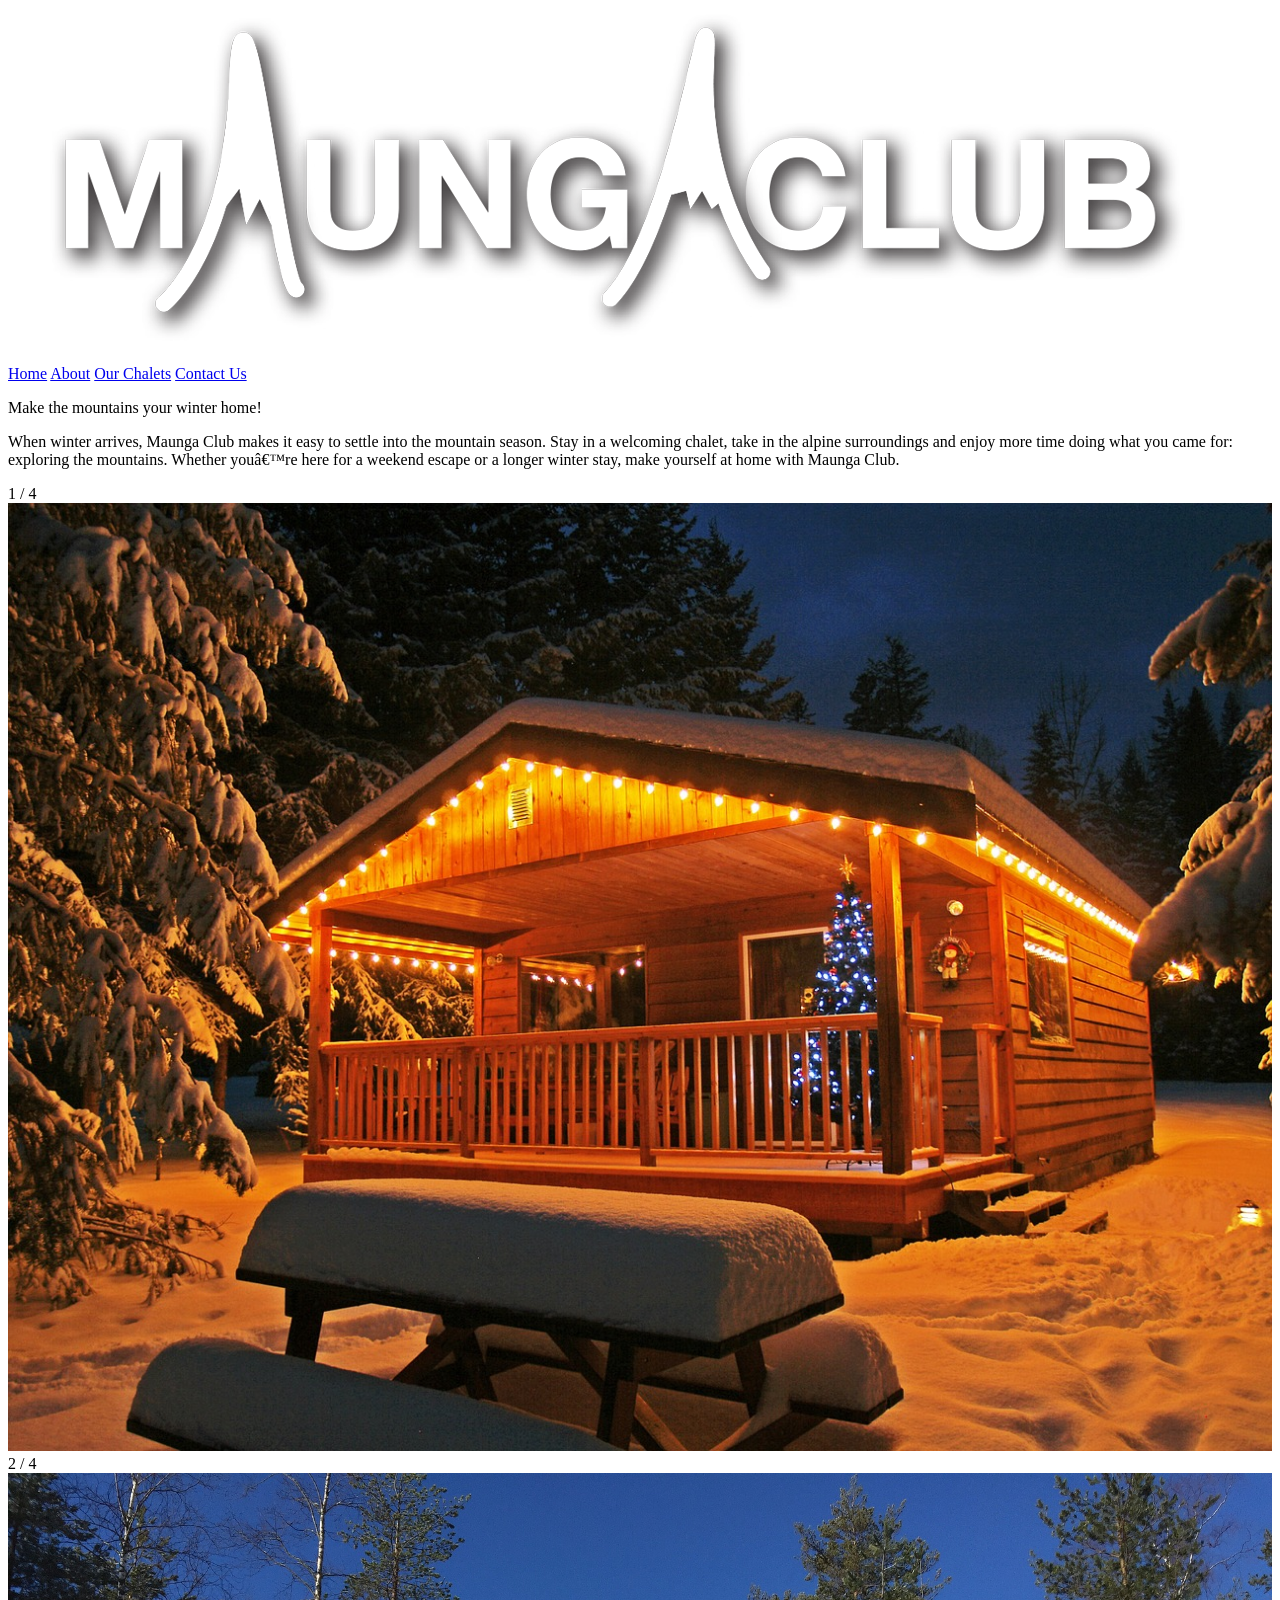
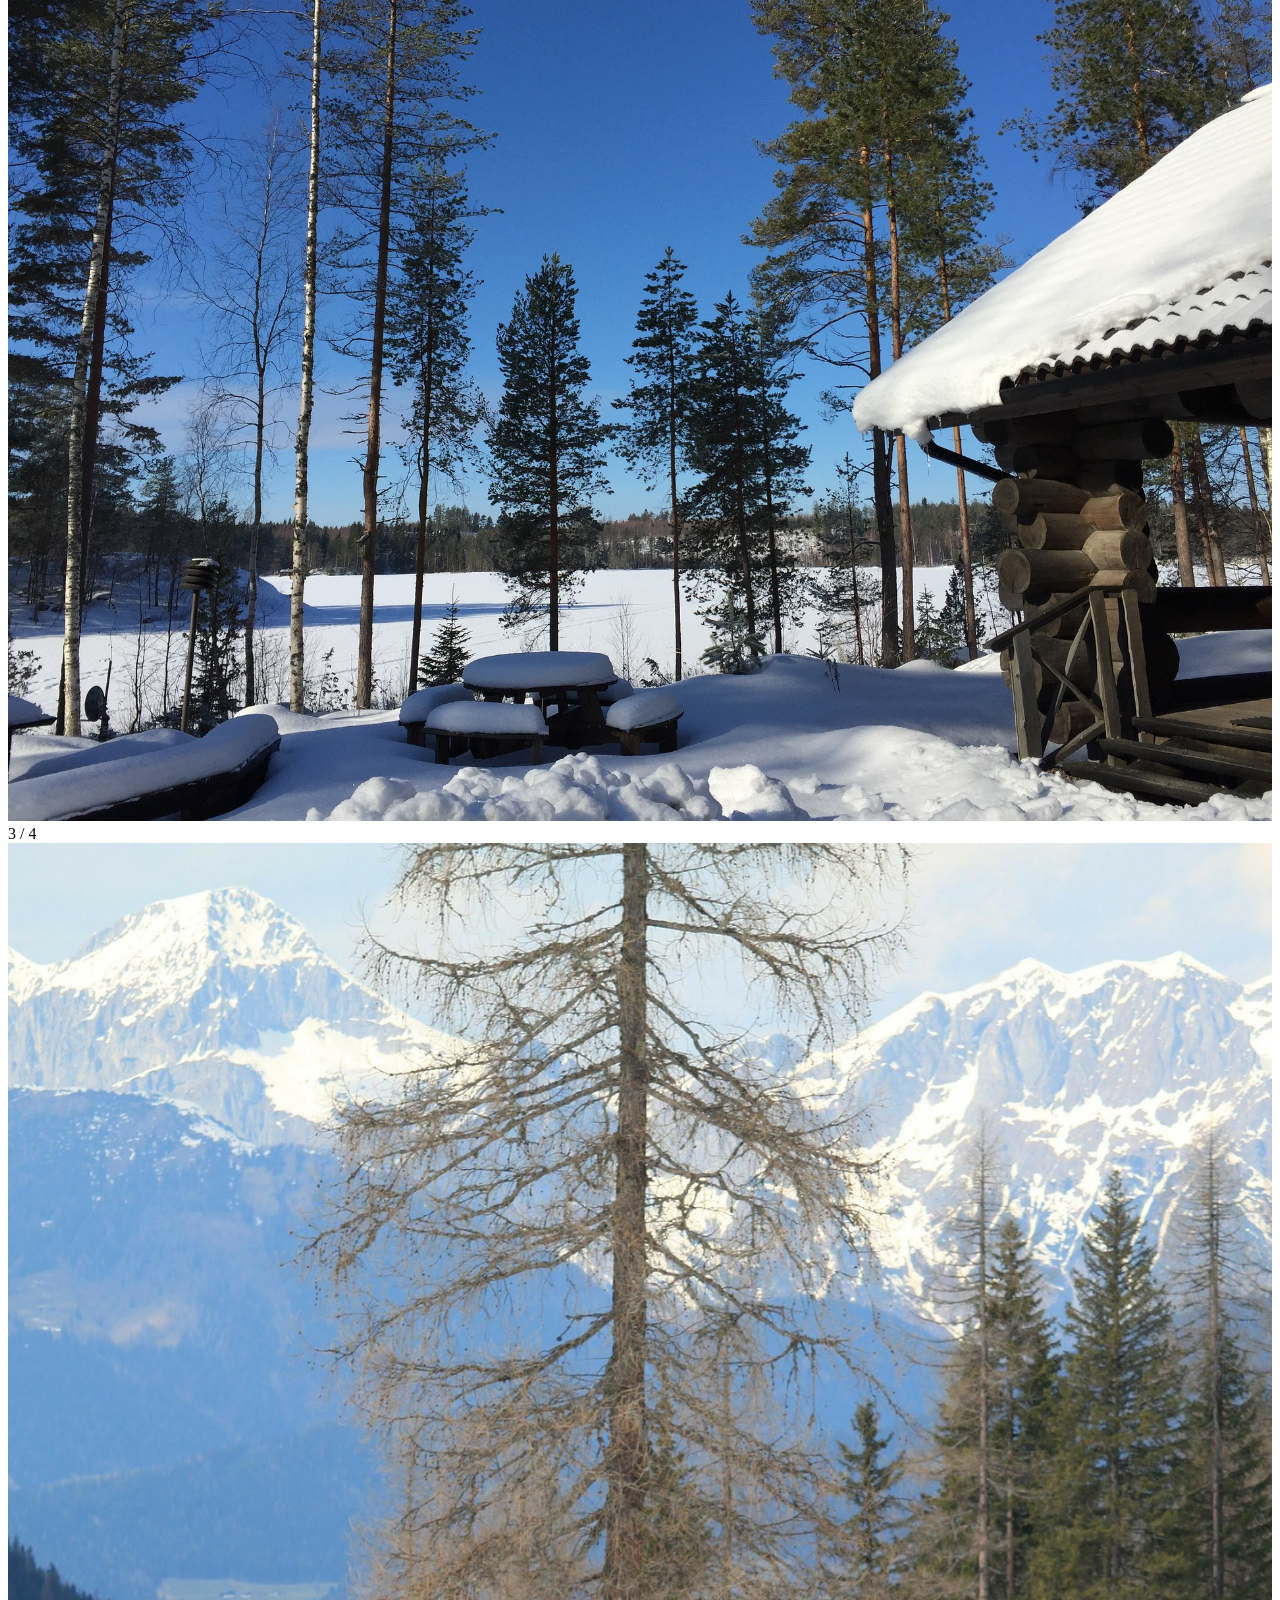
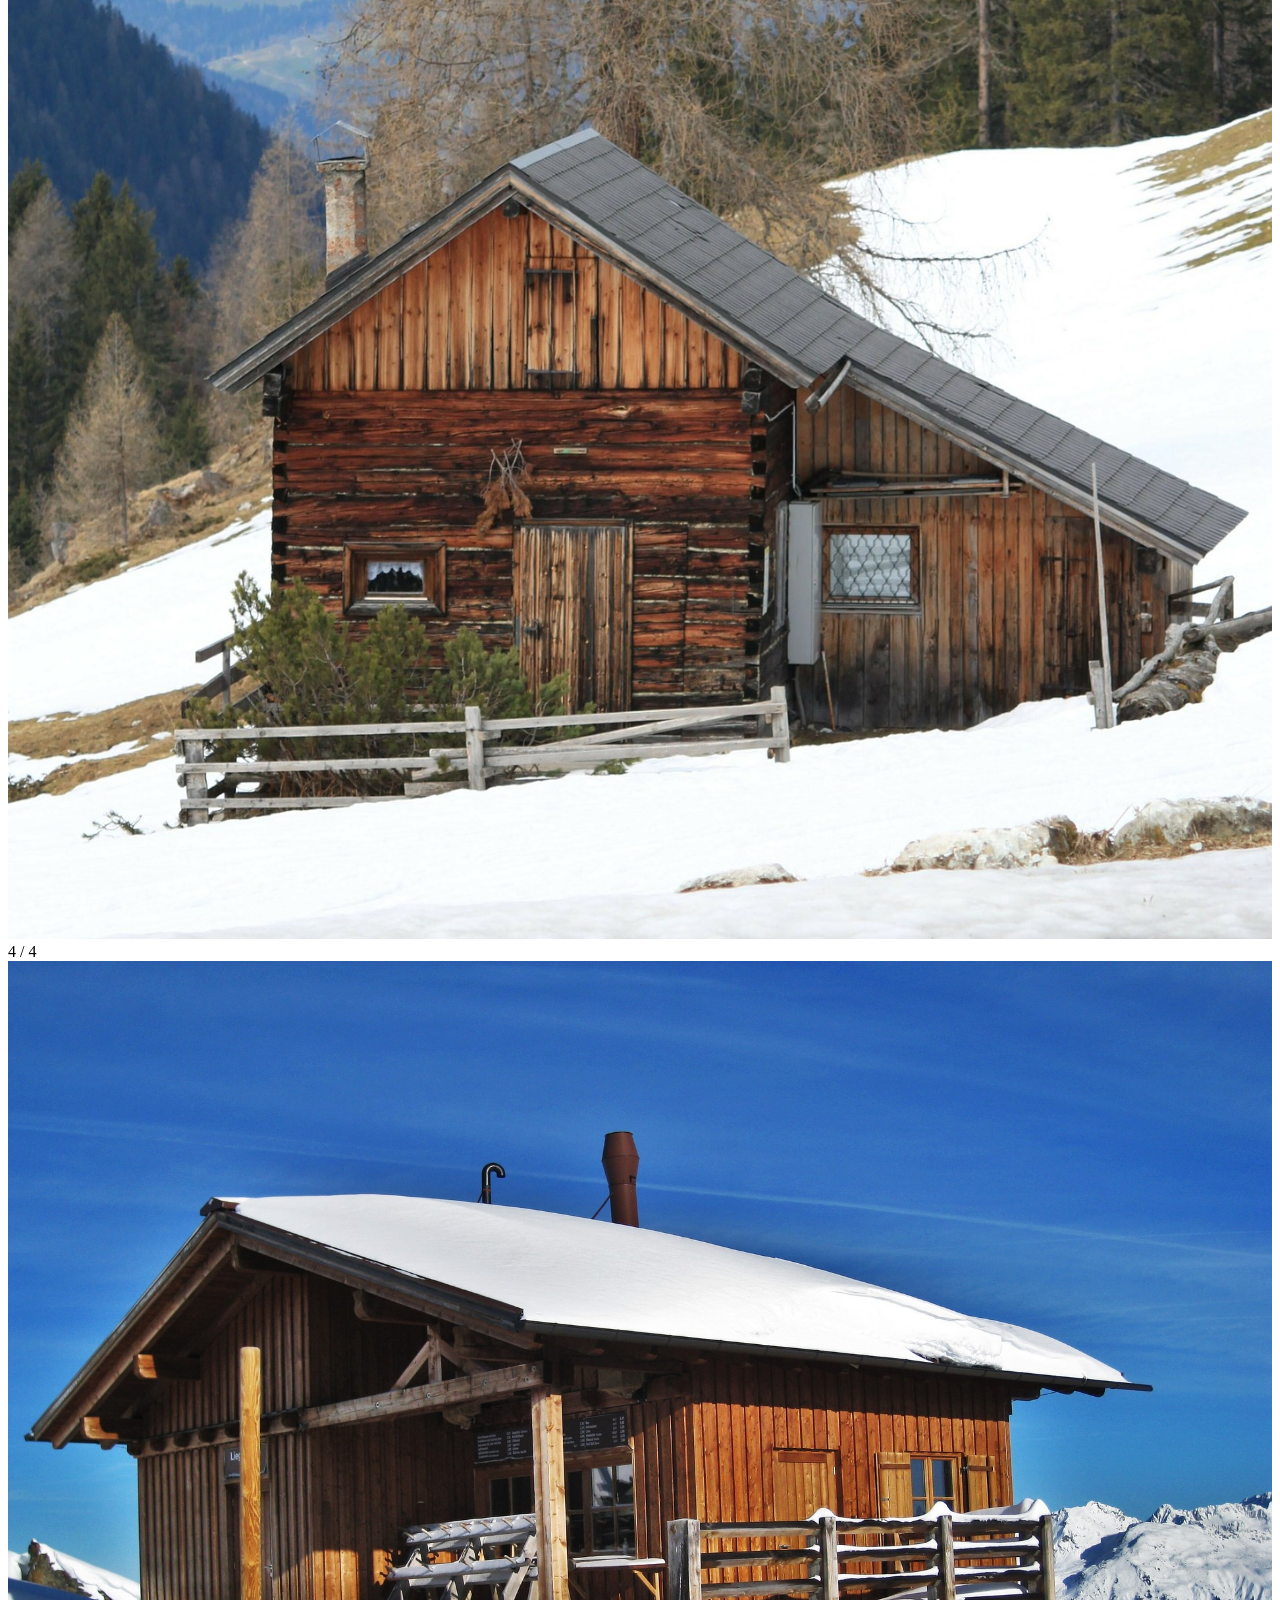
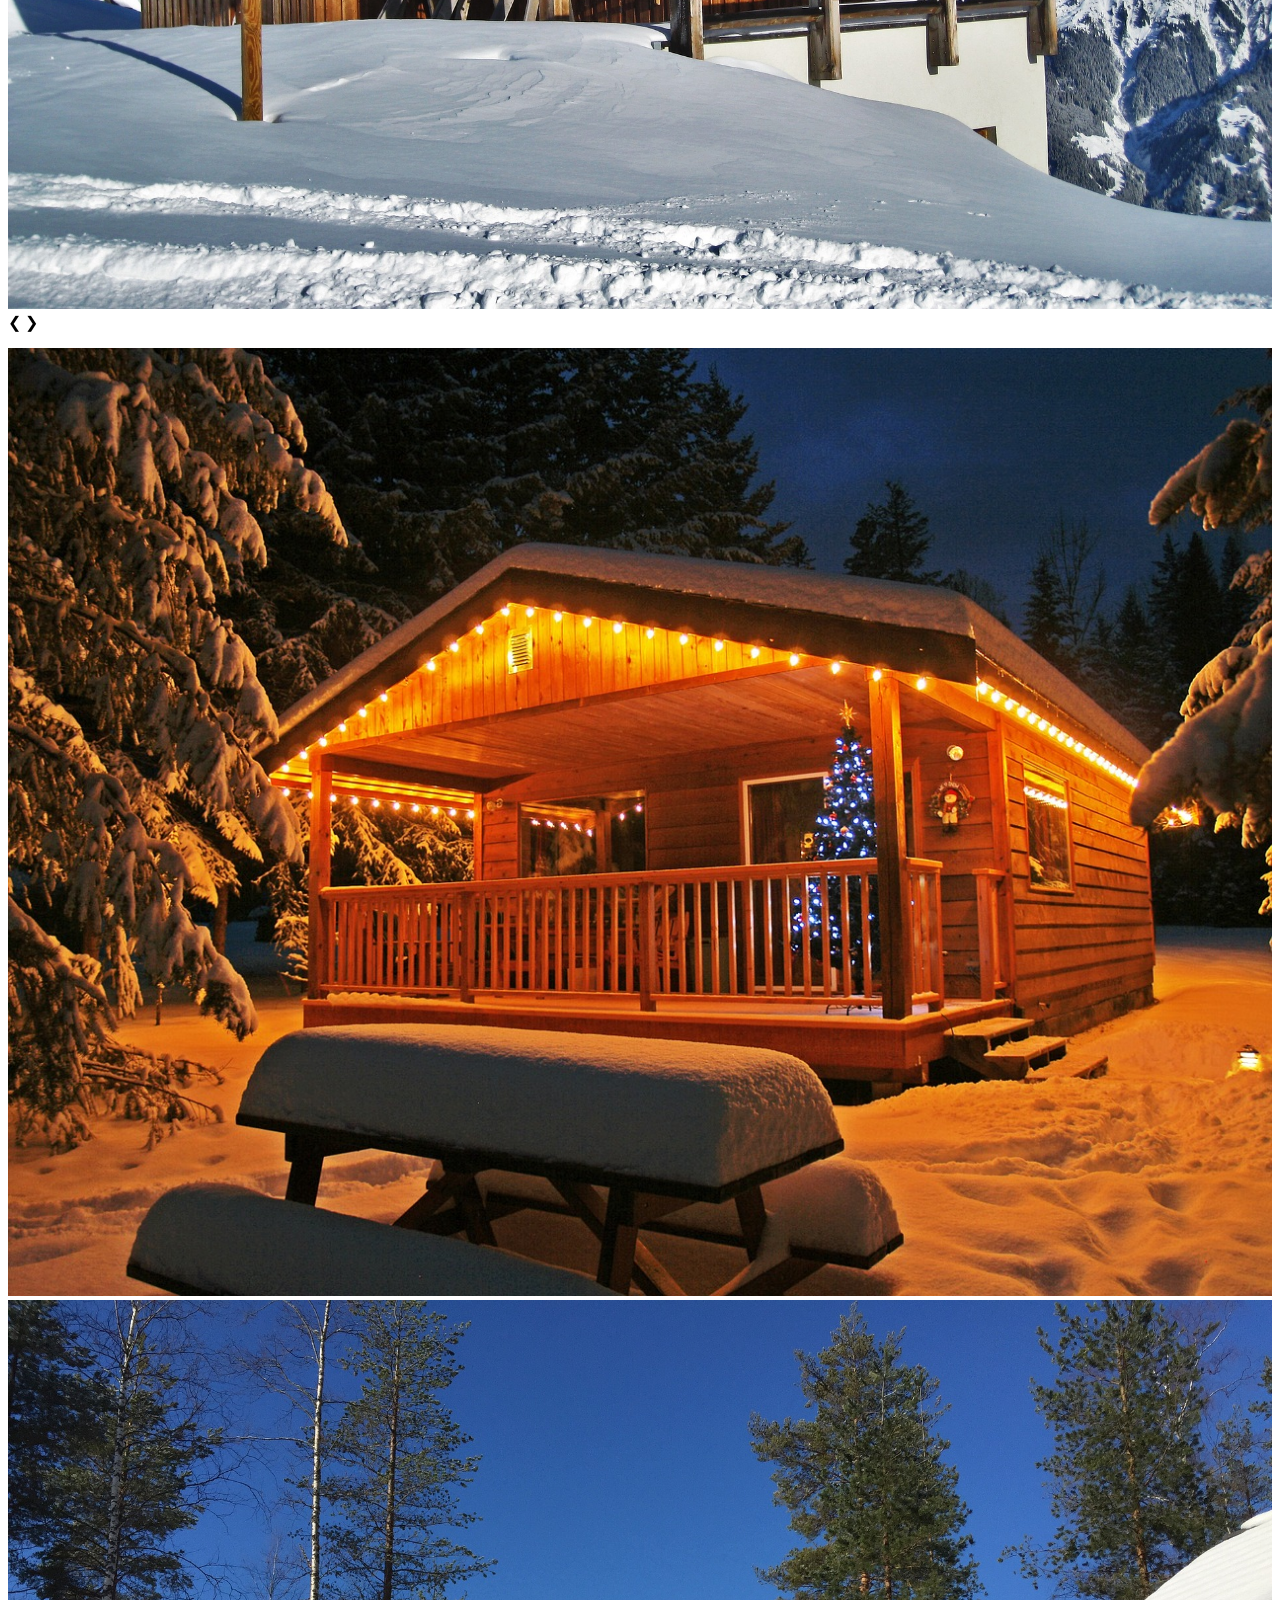
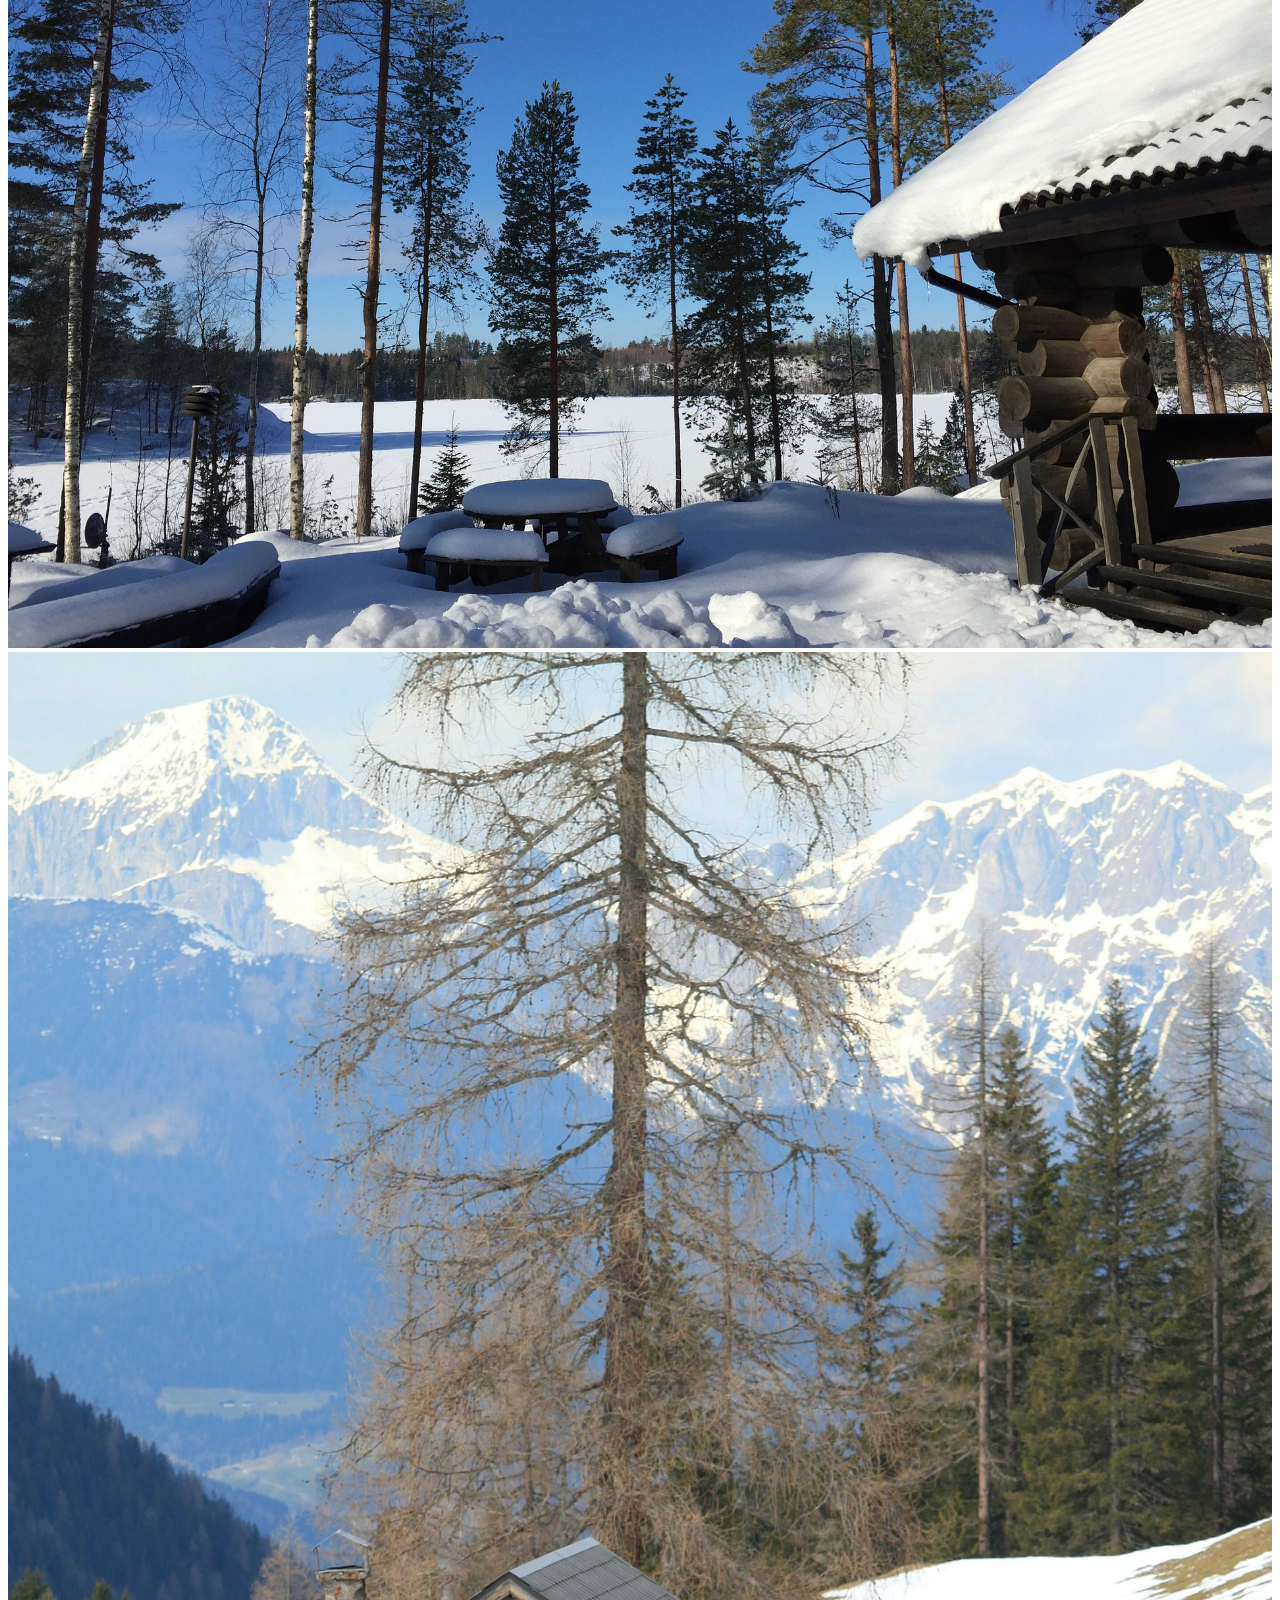
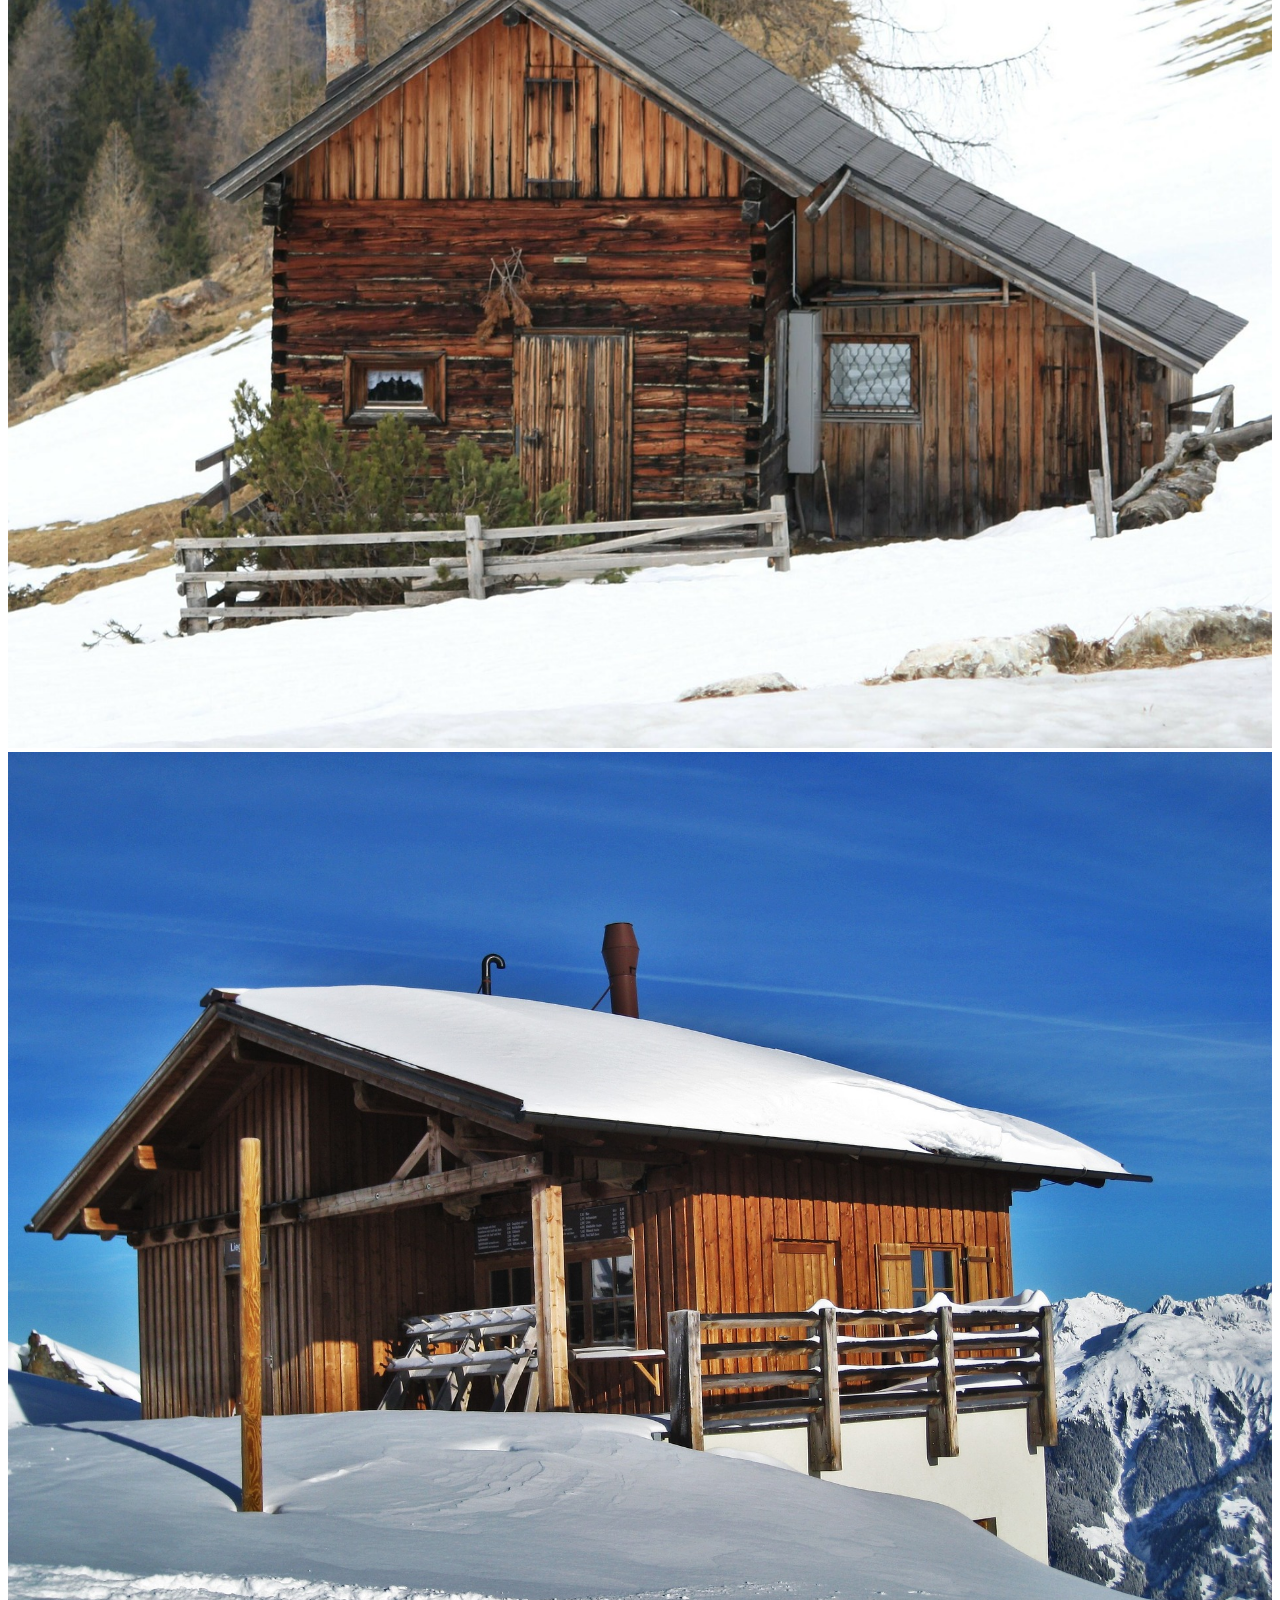
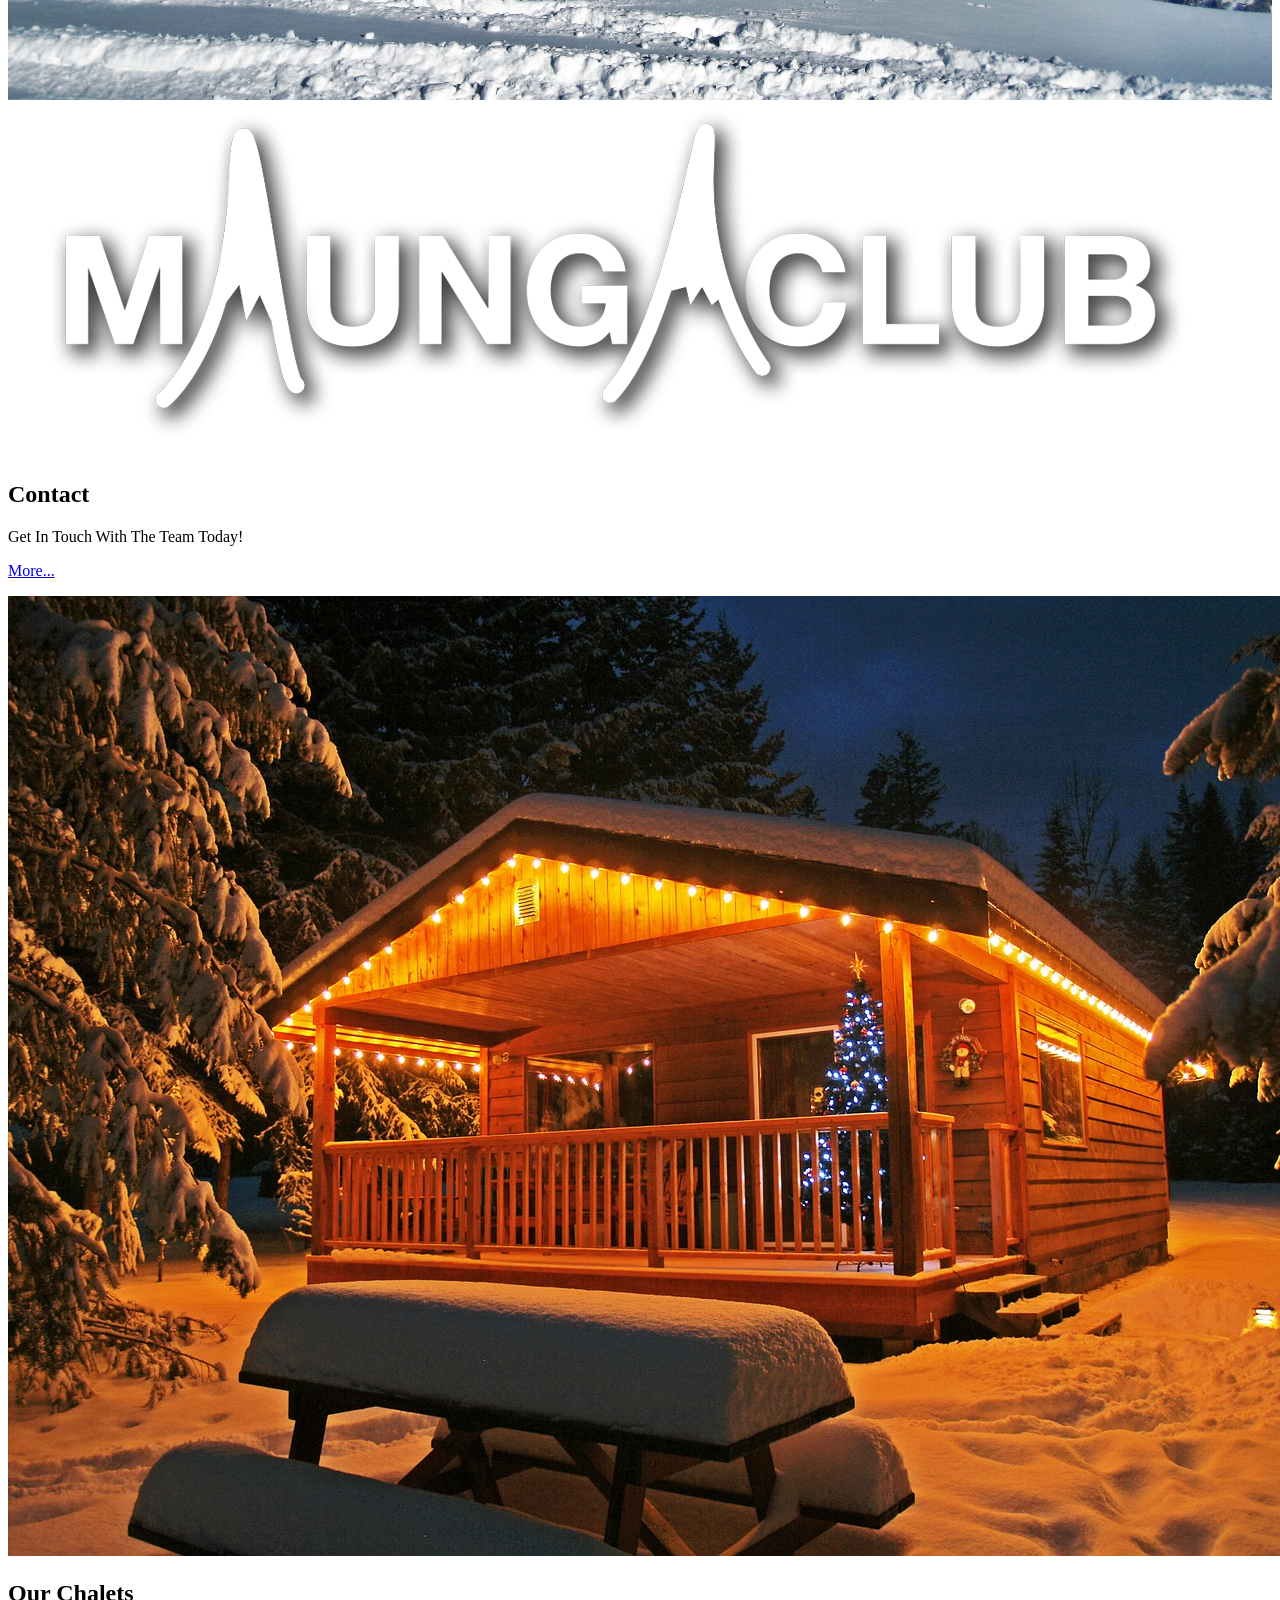
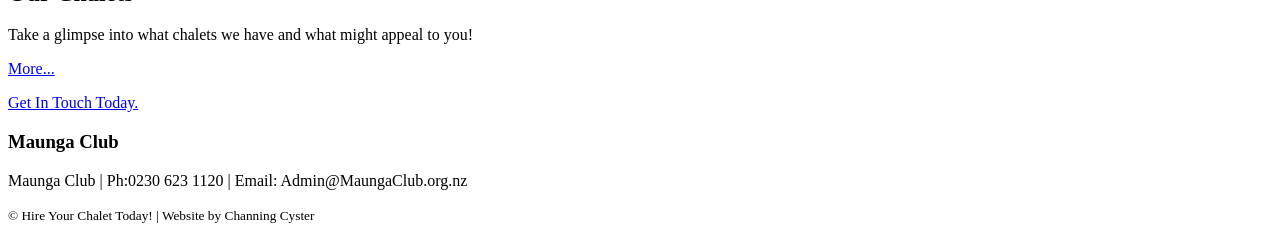
==== index.html @ 5e00ffed "Fix Slideshow" ====
<!doctype html>
<!--This is the home page for your website-->
<html lang="en">
    <head>
        <title>Maunga Club</title>
        <link rel="stylesheet" href="CSS/main.css">
        <meta charset="UTF-18">
    </head>
    <body>
        <header>
            <img src="pics/Maunga_Club_white.png" alt="Maunga_Club_logo">
            <Nav>
                <a href="Index.html">Home</a>
                <a href="About.html">About</a>  
                <a href="Chalets.html">Our Chalets</a>
                <a href="Contact.html">Contact Us</a>
            </Nav>
        </header>
        <main>
            <div id="hero_image">
            </div>
            <!--Text generated by ChatGPT-->
            <p>Make the mountains your winter home!</p>
            <!--Text generated by ChatGPT-->
            <p>When winter arrives, Maunga Club makes it easy to settle into the mountain season. Stay in a welcoming chalet, take in the alpine surroundings and enjoy more time doing what you came for: exploring the mountains. Whether you’re here for a weekend escape or a longer winter stay, make yourself at home with Maunga Club.</p>
           
            <!-- Slideshow TS-->
           <div class="container">
            <!-- Images with the numbers -->
            <div class="mySlides">
                <div class="numbertext">1 / 4</div>
                <img src="pics/maunga_club_cabin.jpg" style="width:100%">
            </div>
            <div class="mySlides">
                <div class="numbertext">2 / 4</div>
                <img src="pics/kereru/cabin_exterior.jpg" style="width:100%">
            </div>
            <div class="mySlides">
                <div class="numbertext">3 / 4</div>
                <img src="pics/kakapo/cabin_exterior.jpg" style="width:100%">
            </div>

            <div class="mySlides">
                <div class="numbertext">4 / 4</div>
                <img src="pics/pukeko/chalet_exterior.jpg" style="width:100%">
            </div>
            
            <!-- Next and previous Buttons -->
            <a class="prev"
            oneclick="plusSlides(-1)">&#10094;</a>
            <a class"next" onclick=""plusSlides(1)">&#10095;</a>

            <!-- Image text -->
             <div class="caption-container">
                <p id="caption"></p>
            </div>
            <!-- Thumbnail images -->
            <div class="row">
                <div class="column">
                    <img class="demo cursor" src="pics/maunga_club_cabin.jpg" style="width:100%" onclick="currentSlide(1)" alt="Maunga_Club_Cabin">
                </div>
                <div class="column">
                    <img class="demo cursor" src="pics/kereru/cabin_exterior.jpg" style="width:100%" onclick="currentSlide(2)" alt="Kereru_Cabin_Exterior">
                </div>
                <div class="column">
                    <img class="demo cursor" src="pics/kakapo/cabin_exterior.jpg" style="width:100%" onclick="currentSlide(3)" alt="Kakapo_Cabin_Exterior">
                </div>
                <div class="column">
                    <img class="demo cursor" src="pics/pukeko/chalet_exterior.jpg" style="width:100%" onclick="currentSlide(4)" alt="Pukeko_Chalet_Exterior">
                </div>
            </div>
        </div>



            <section class="leads">
                <img class="icon" src="pics/Maunga_Club_white.png" alt="Maunga_Club_logo">
                <h2 class="h2">Contact</h2>
                <p>Get In Touch With The Team Today!</p>
                <p><a href="Contact.html">More...</a></p>
            </section>
            <section class="leads">
                <img class="icon" src="pics/maunga_club_cabin.jpg" alt="Maunga_Club_Chalet_Cover">
                <span><h2 class="h2">Our Chalets</h2></span>
                <p>Take a glimpse into what chalets we have and what might appeal to you!</p>
                <p><a href="Chalets.html">More...</a></p>
            </section>



            <nav>
               
            <p id="link">
                <a href="Contact.html">Get In Touch Today.</a>
            </p>
               
            </nav>
        </main>
        <footer>
            <section  class="rule_below">
            <h3>Maunga Club</h3>
            <p>Maunga Club | Ph:0230 623 1120 | Email: Admin@MaungaClub.org.nz</p>
            </section>
            <p><small>&copy; Hire Your Chalet Today! | Website by Channing Cyster</small></p>
        </footer>
    </body>
</html>
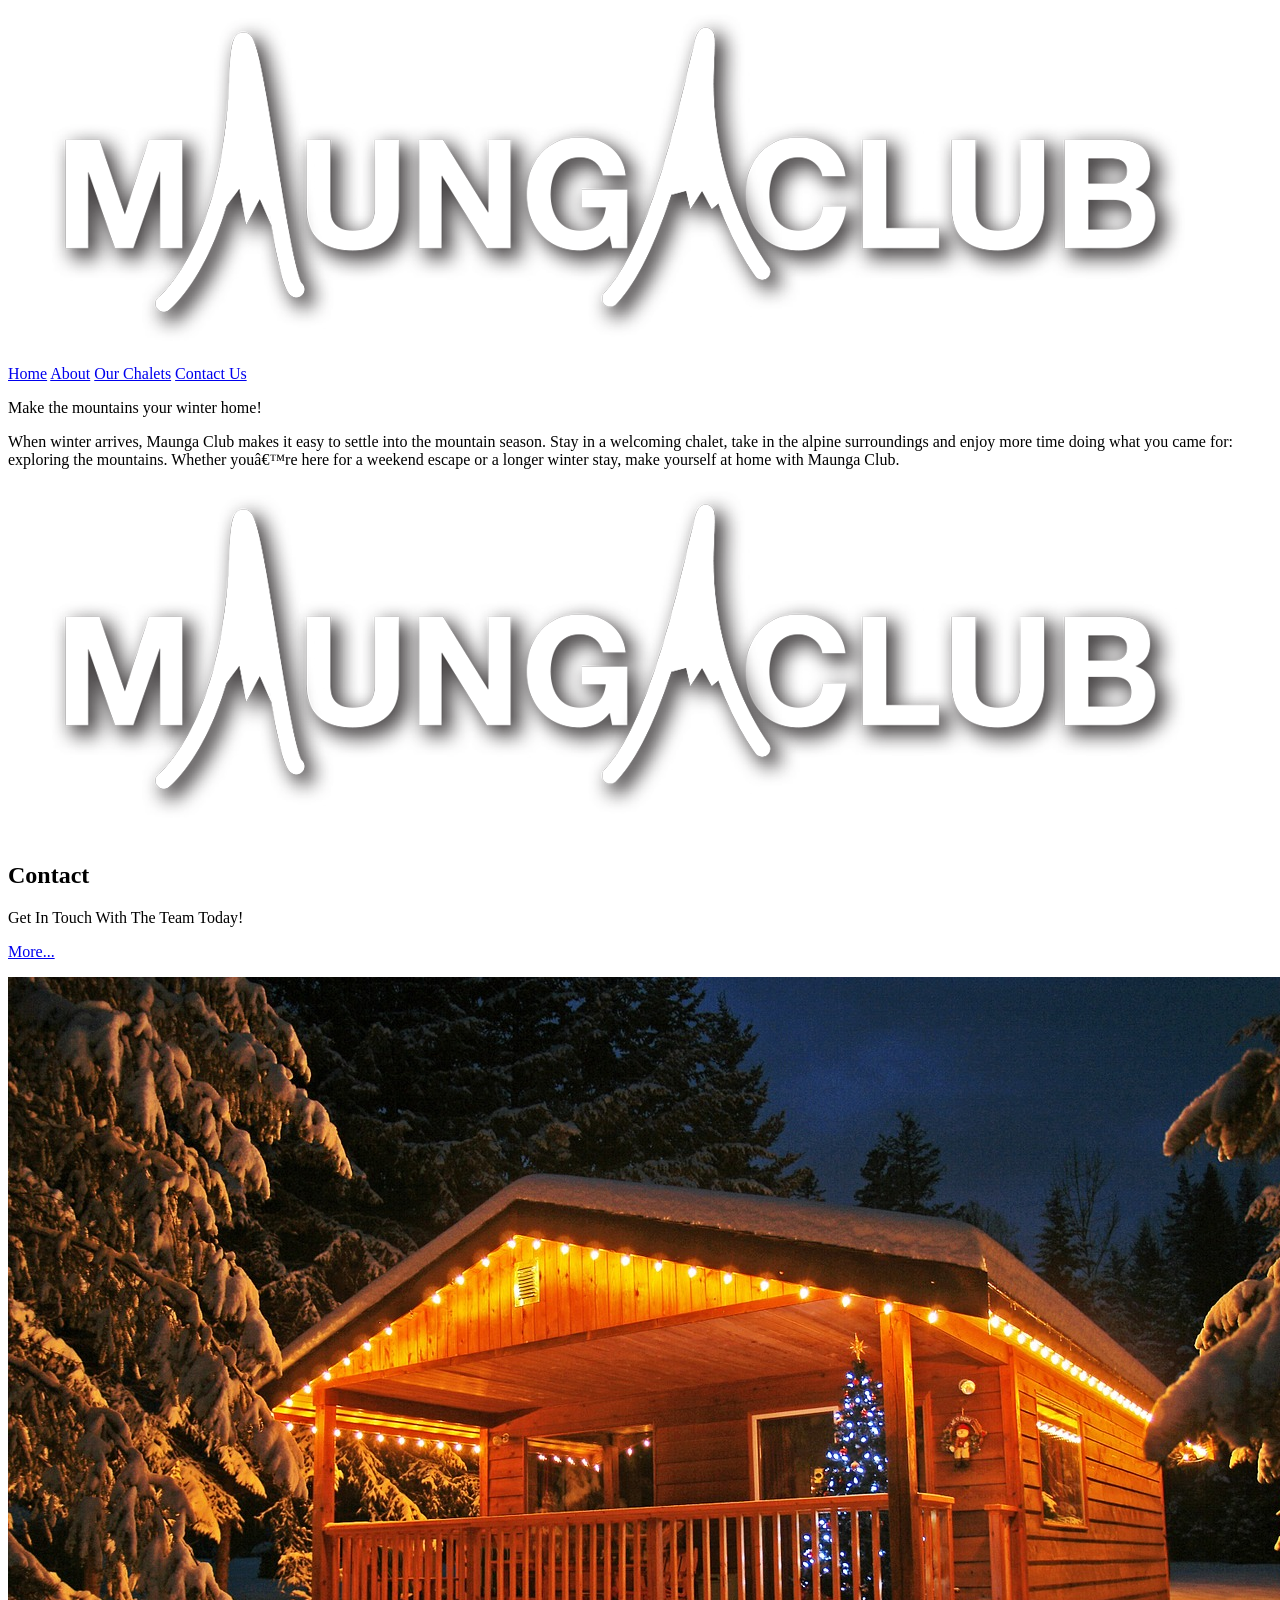
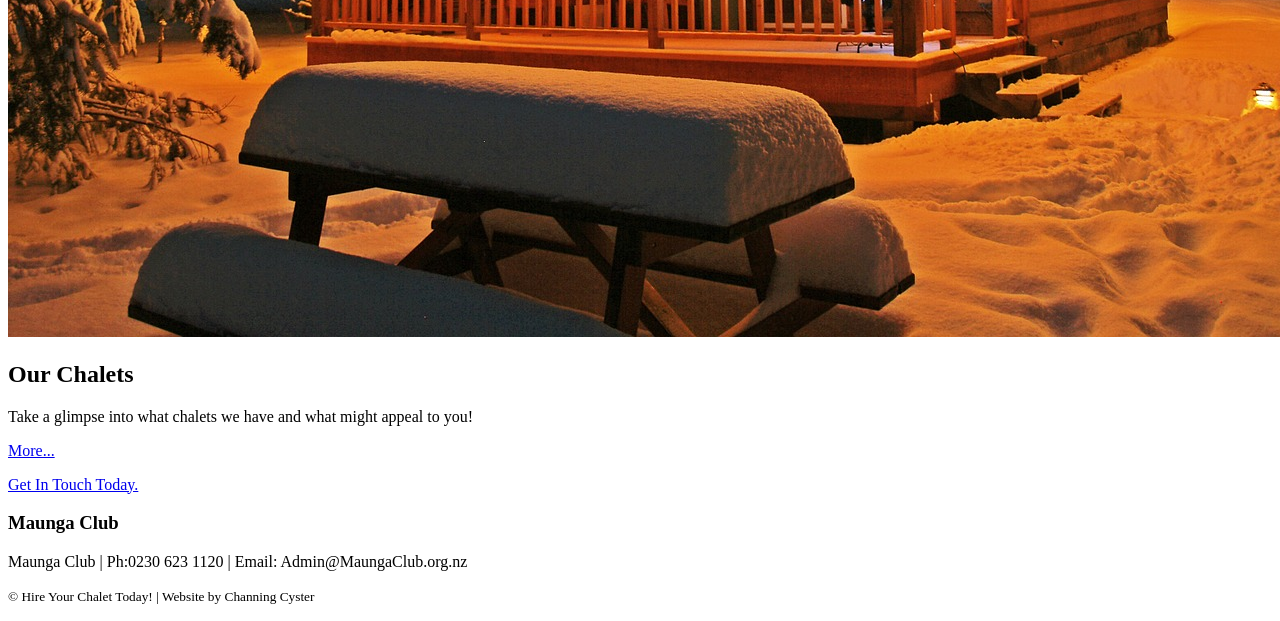
==== commit f2f3c584: "Gave up on slideshow" ====
--- a/index.html
+++ b/index.html
@@ -19,59 +19,12 @@
         <main>
             <div id="hero_image">
             </div>
+           
             <!--Text generated by ChatGPT-->
             <p>Make the mountains your winter home!</p>
             <!--Text generated by ChatGPT-->
             <p>When winter arrives, Maunga Club makes it easy to settle into the mountain season. Stay in a welcoming chalet, take in the alpine surroundings and enjoy more time doing what you came for: exploring the mountains. Whether you’re here for a weekend escape or a longer winter stay, make yourself at home with Maunga Club.</p>
-           
-            <!-- Slideshow TS-->
-           <div class="container">
-            <!-- Images with the numbers -->
-            <div class="mySlides">
-                <div class="numbertext">1 / 4</div>
-                <img src="pics/maunga_club_cabin.jpg" style="width:100%">
-            </div>
-            <div class="mySlides">
-                <div class="numbertext">2 / 4</div>
-                <img src="pics/kereru/cabin_exterior.jpg" style="width:100%">
-            </div>
-            <div class="mySlides">
-                <div class="numbertext">3 / 4</div>
-                <img src="pics/kakapo/cabin_exterior.jpg" style="width:100%">
-            </div>
-
-            <div class="mySlides">
-                <div class="numbertext">4 / 4</div>
-                <img src="pics/pukeko/chalet_exterior.jpg" style="width:100%">
-            </div>
             
-            <!-- Next and previous Buttons -->
-            <a class="prev"
-            oneclick="plusSlides(-1)">&#10094;</a>
-            <a class"next" onclick=""plusSlides(1)">&#10095;</a>
-
-            <!-- Image text -->
-             <div class="caption-container">
-                <p id="caption"></p>
-            </div>
-            <!-- Thumbnail images -->
-            <div class="row">
-                <div class="column">
-                    <img class="demo cursor" src="pics/maunga_club_cabin.jpg" style="width:100%" onclick="currentSlide(1)" alt="Maunga_Club_Cabin">
-                </div>
-                <div class="column">
-                    <img class="demo cursor" src="pics/kereru/cabin_exterior.jpg" style="width:100%" onclick="currentSlide(2)" alt="Kereru_Cabin_Exterior">
-                </div>
-                <div class="column">
-                    <img class="demo cursor" src="pics/kakapo/cabin_exterior.jpg" style="width:100%" onclick="currentSlide(3)" alt="Kakapo_Cabin_Exterior">
-                </div>
-                <div class="column">
-                    <img class="demo cursor" src="pics/pukeko/chalet_exterior.jpg" style="width:100%" onclick="currentSlide(4)" alt="Pukeko_Chalet_Exterior">
-                </div>
-            </div>
-        </div>
-
-
 
             <section class="leads">
                 <img class="icon" src="pics/Maunga_Club_white.png" alt="Maunga_Club_logo">
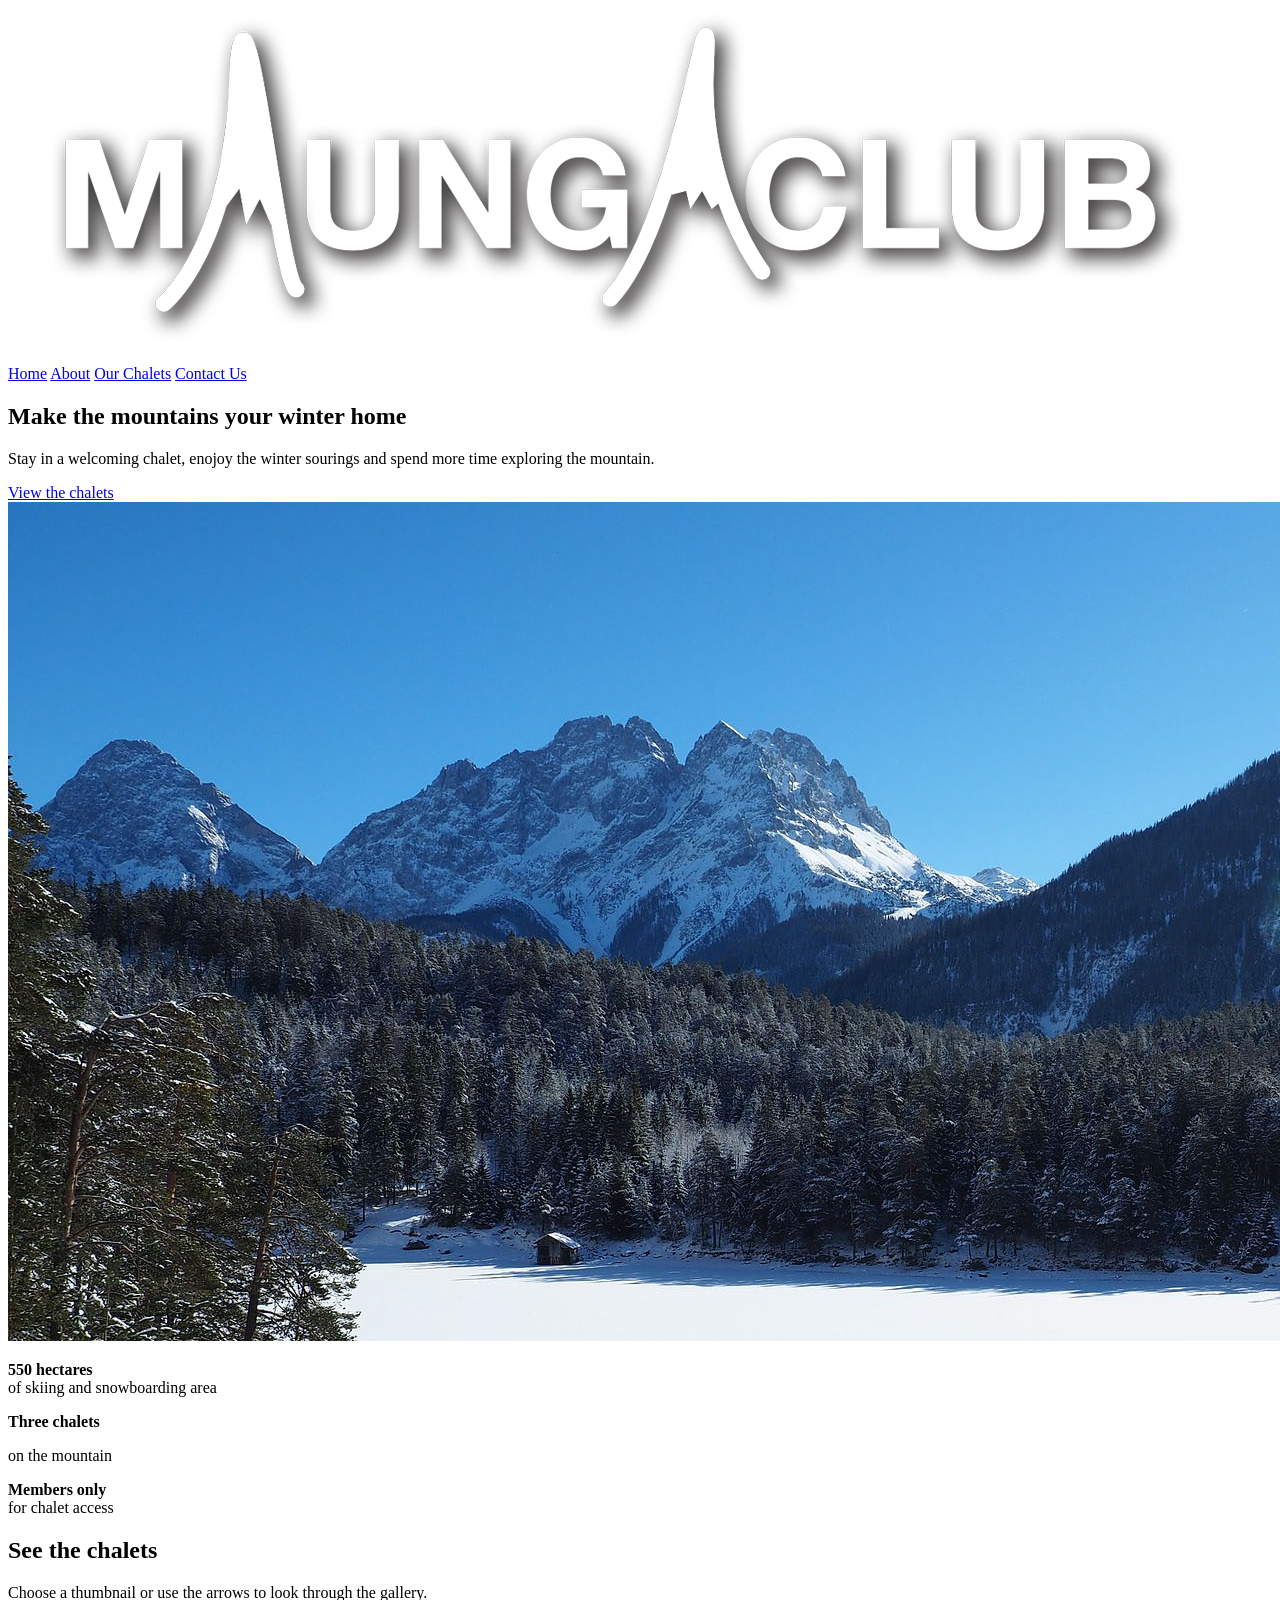
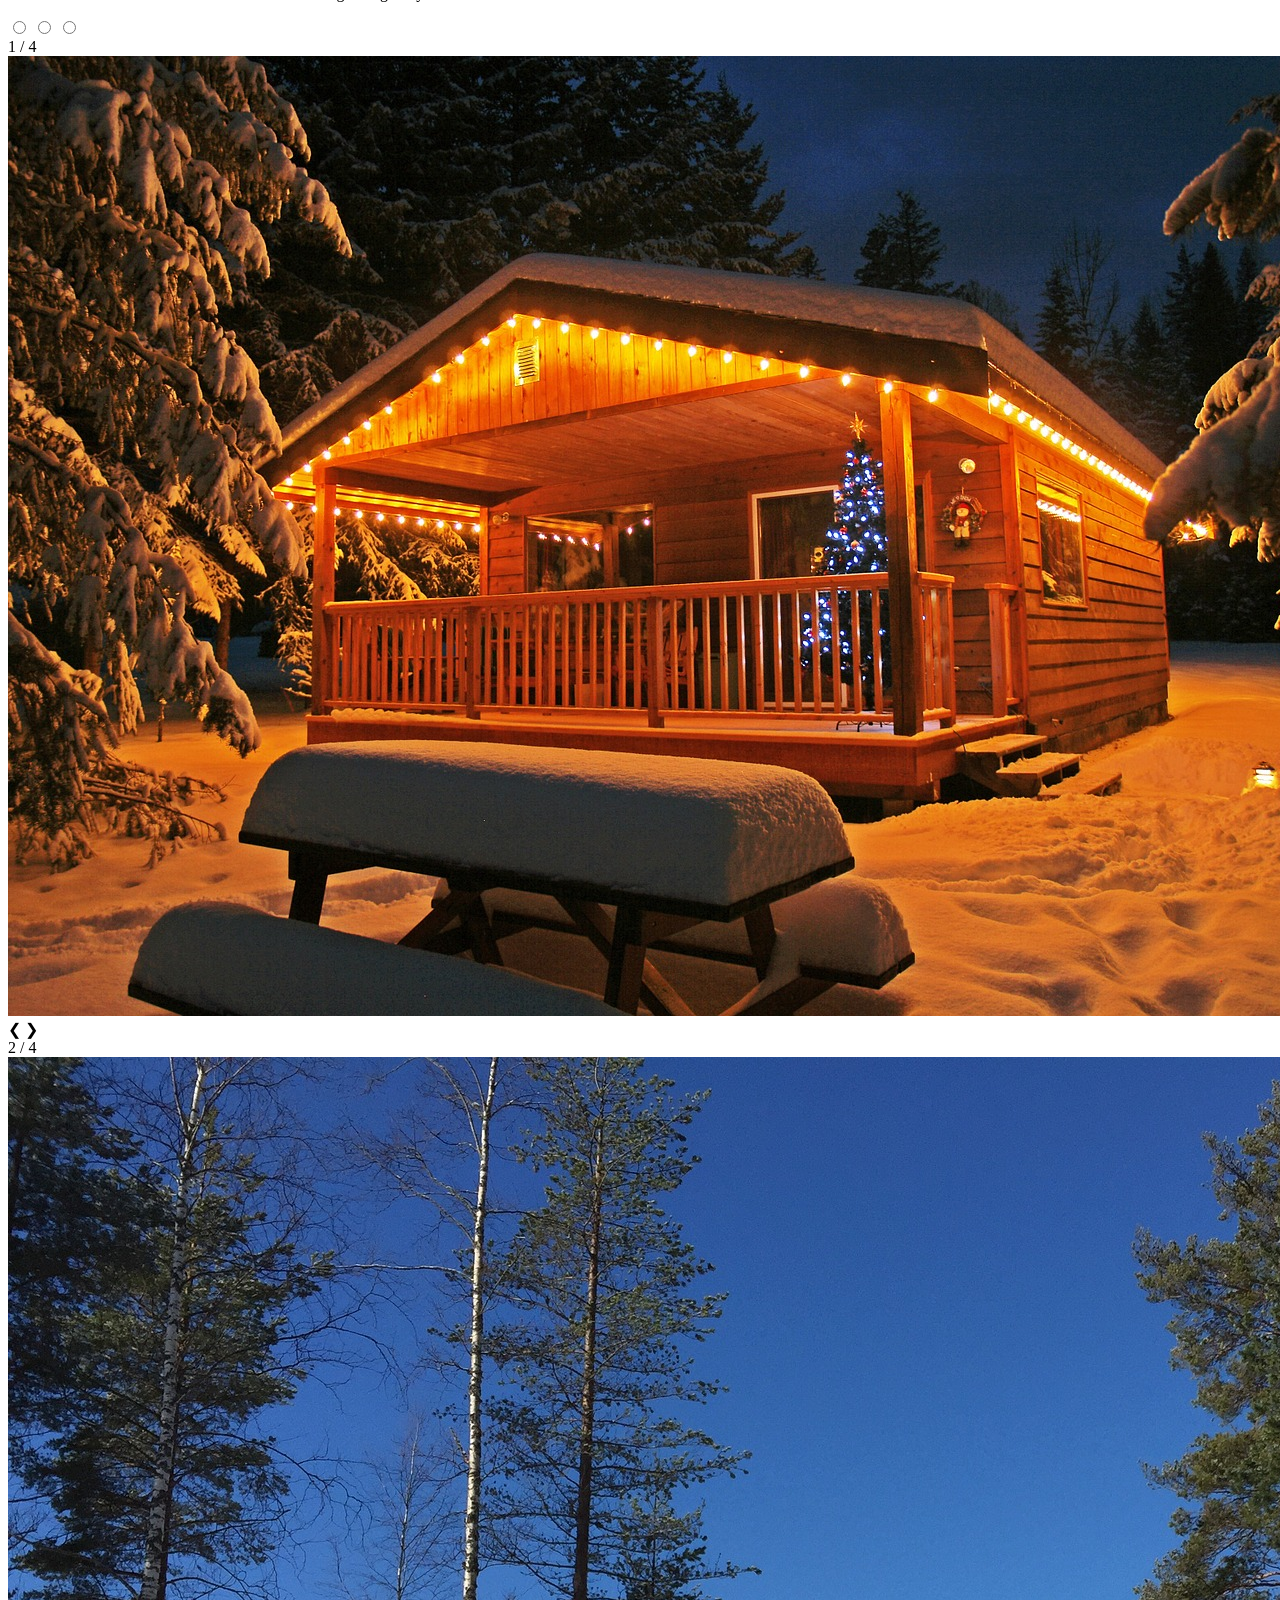
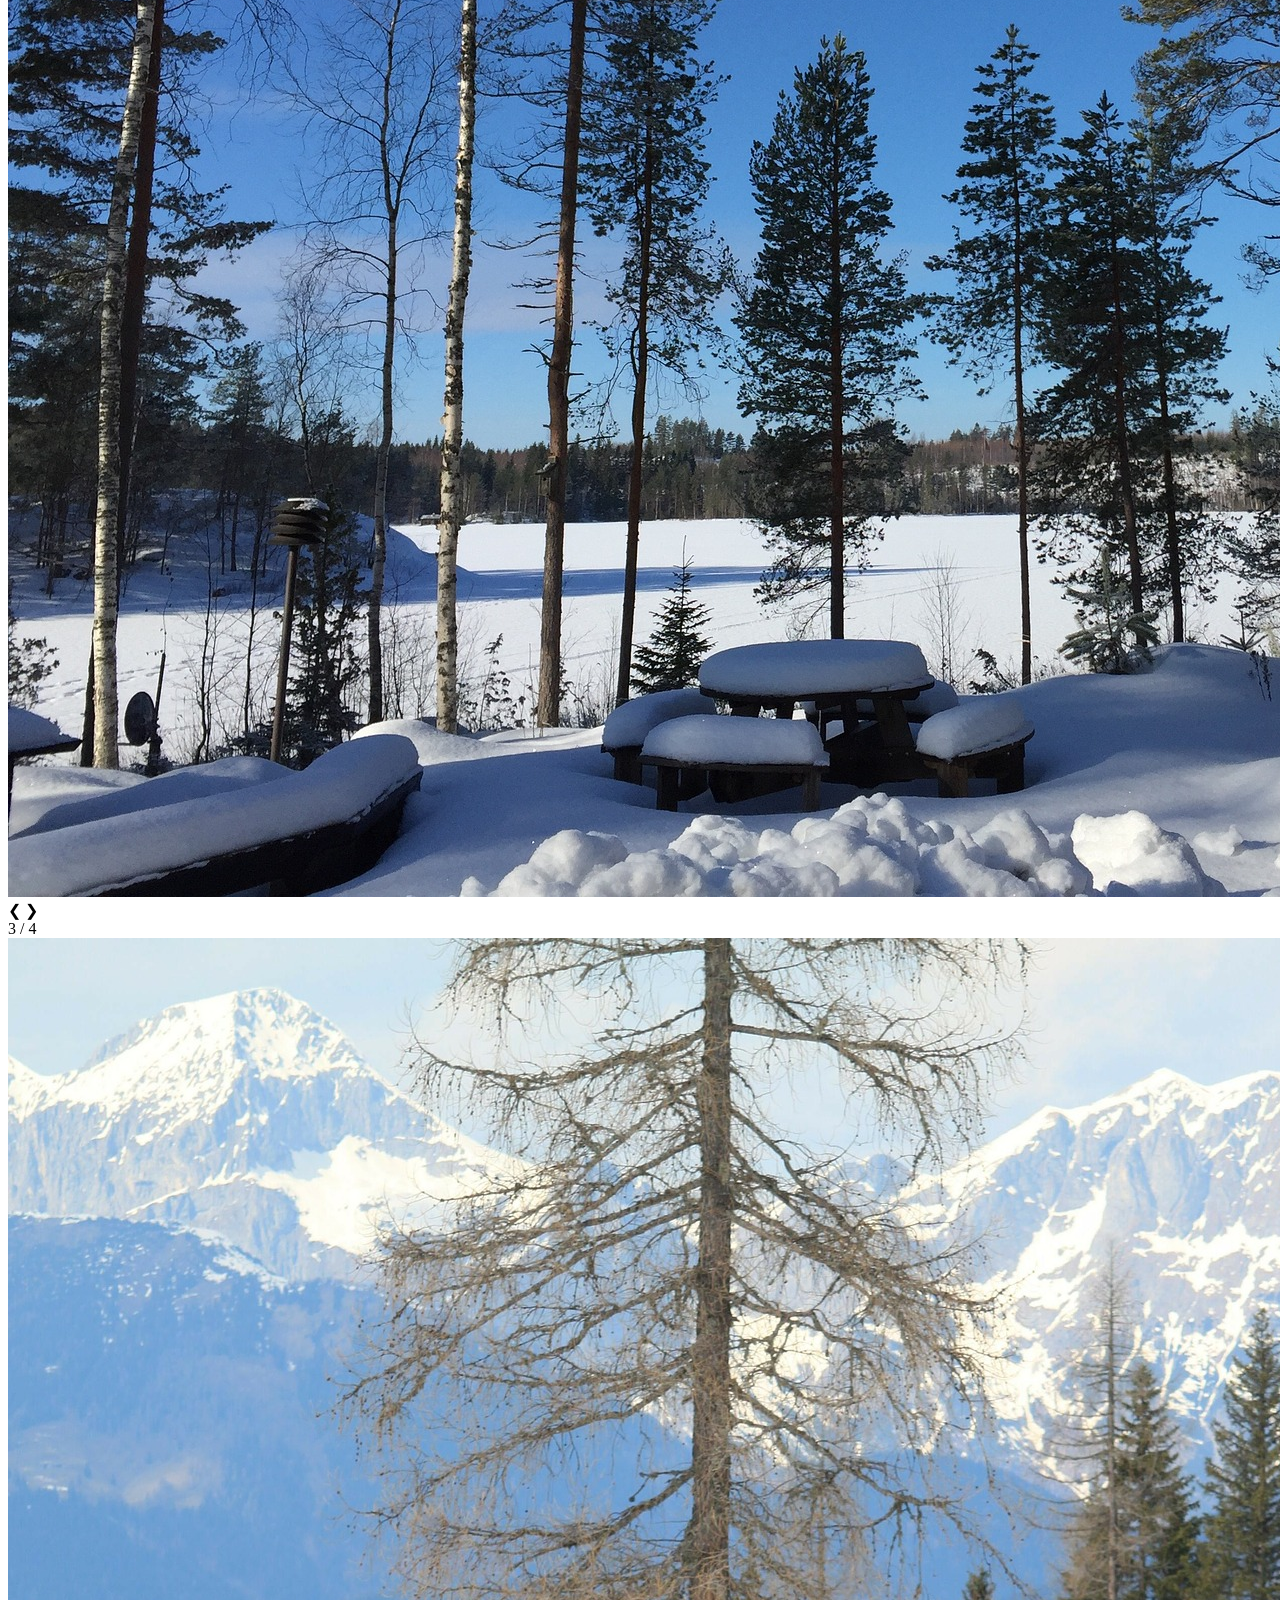
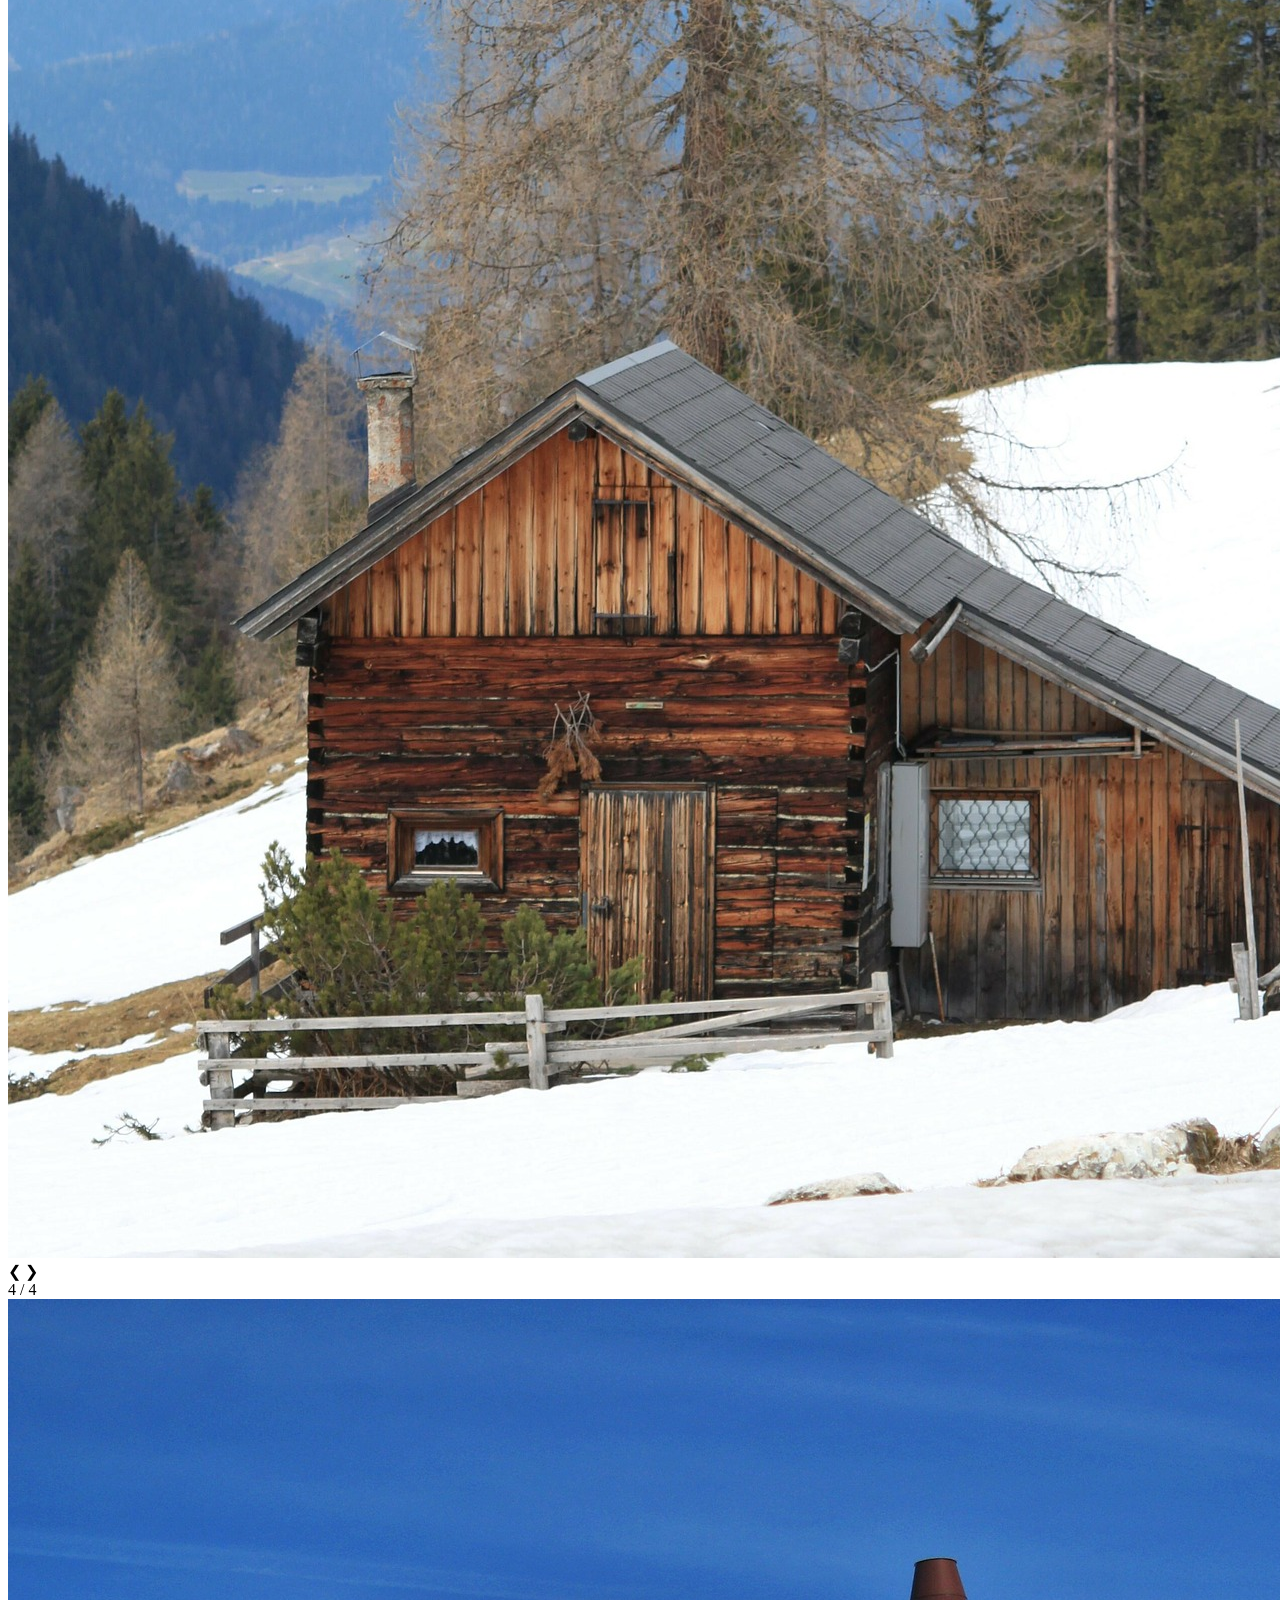
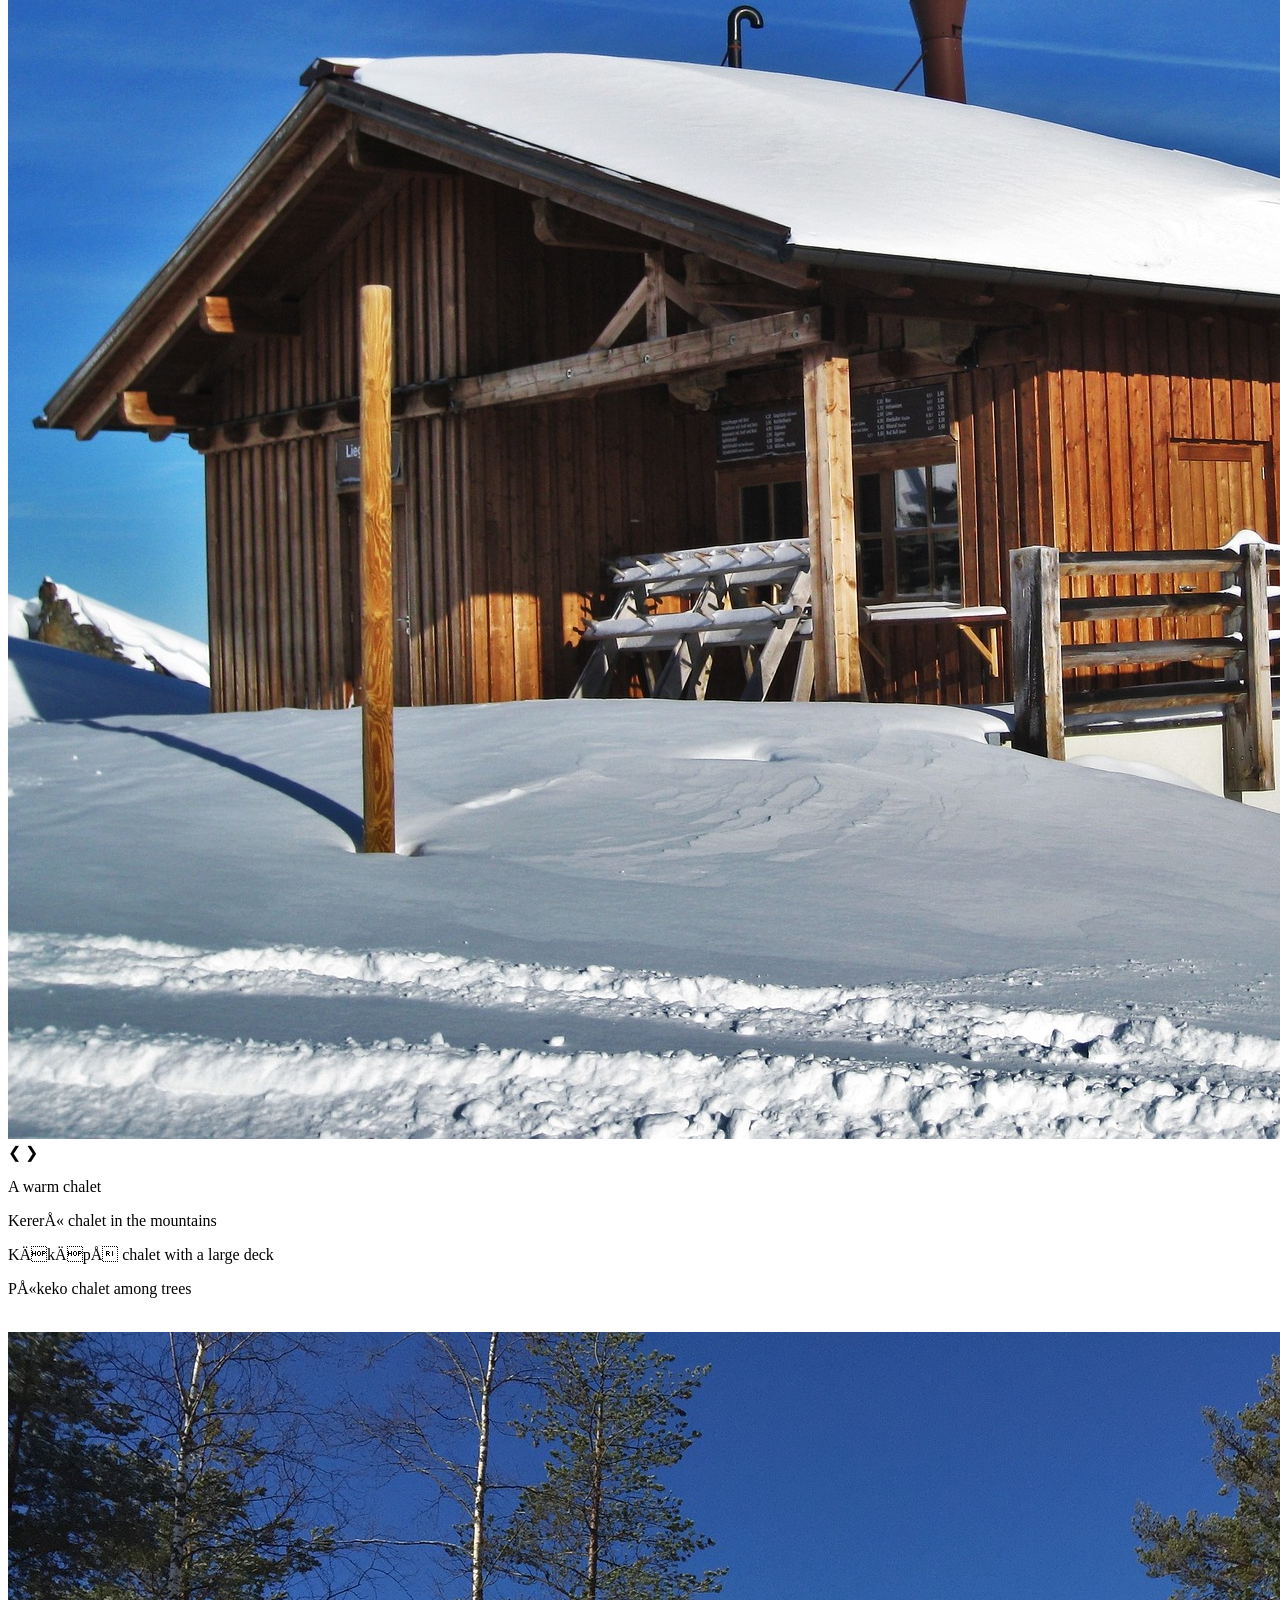
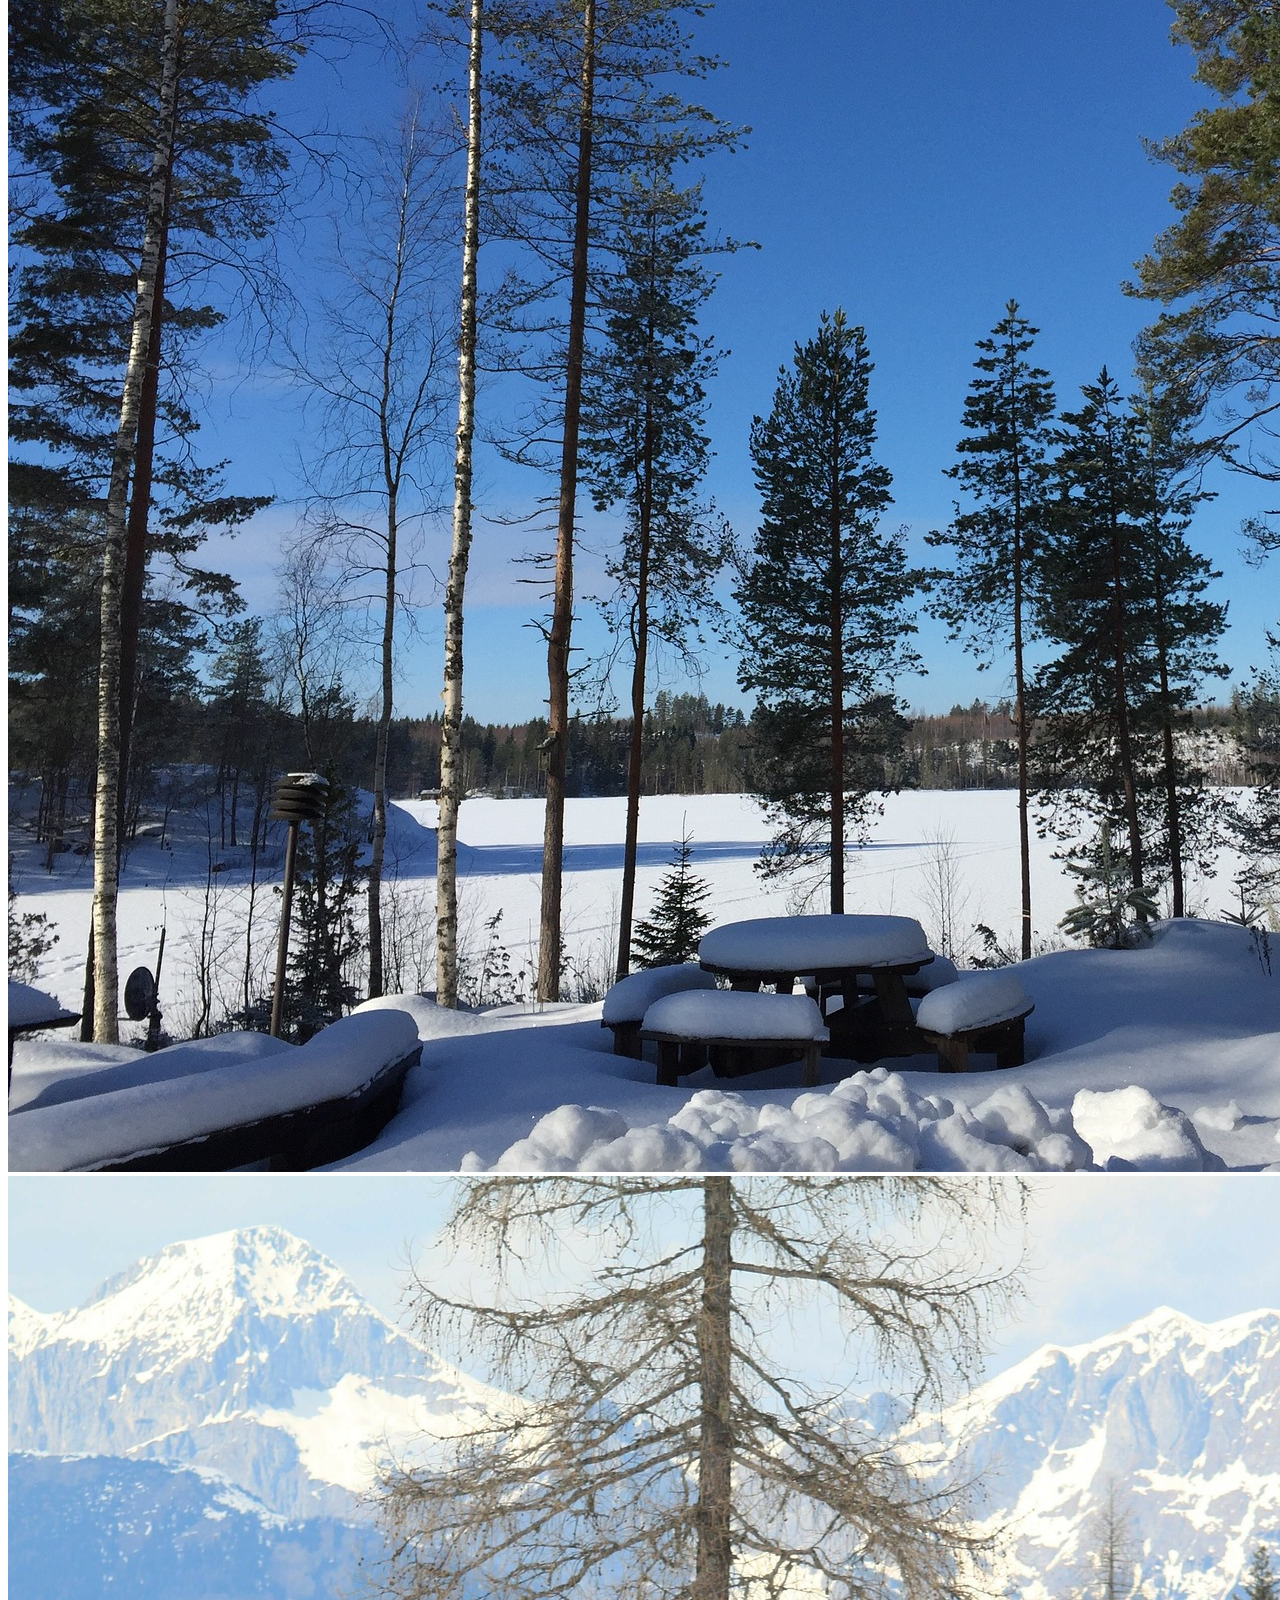
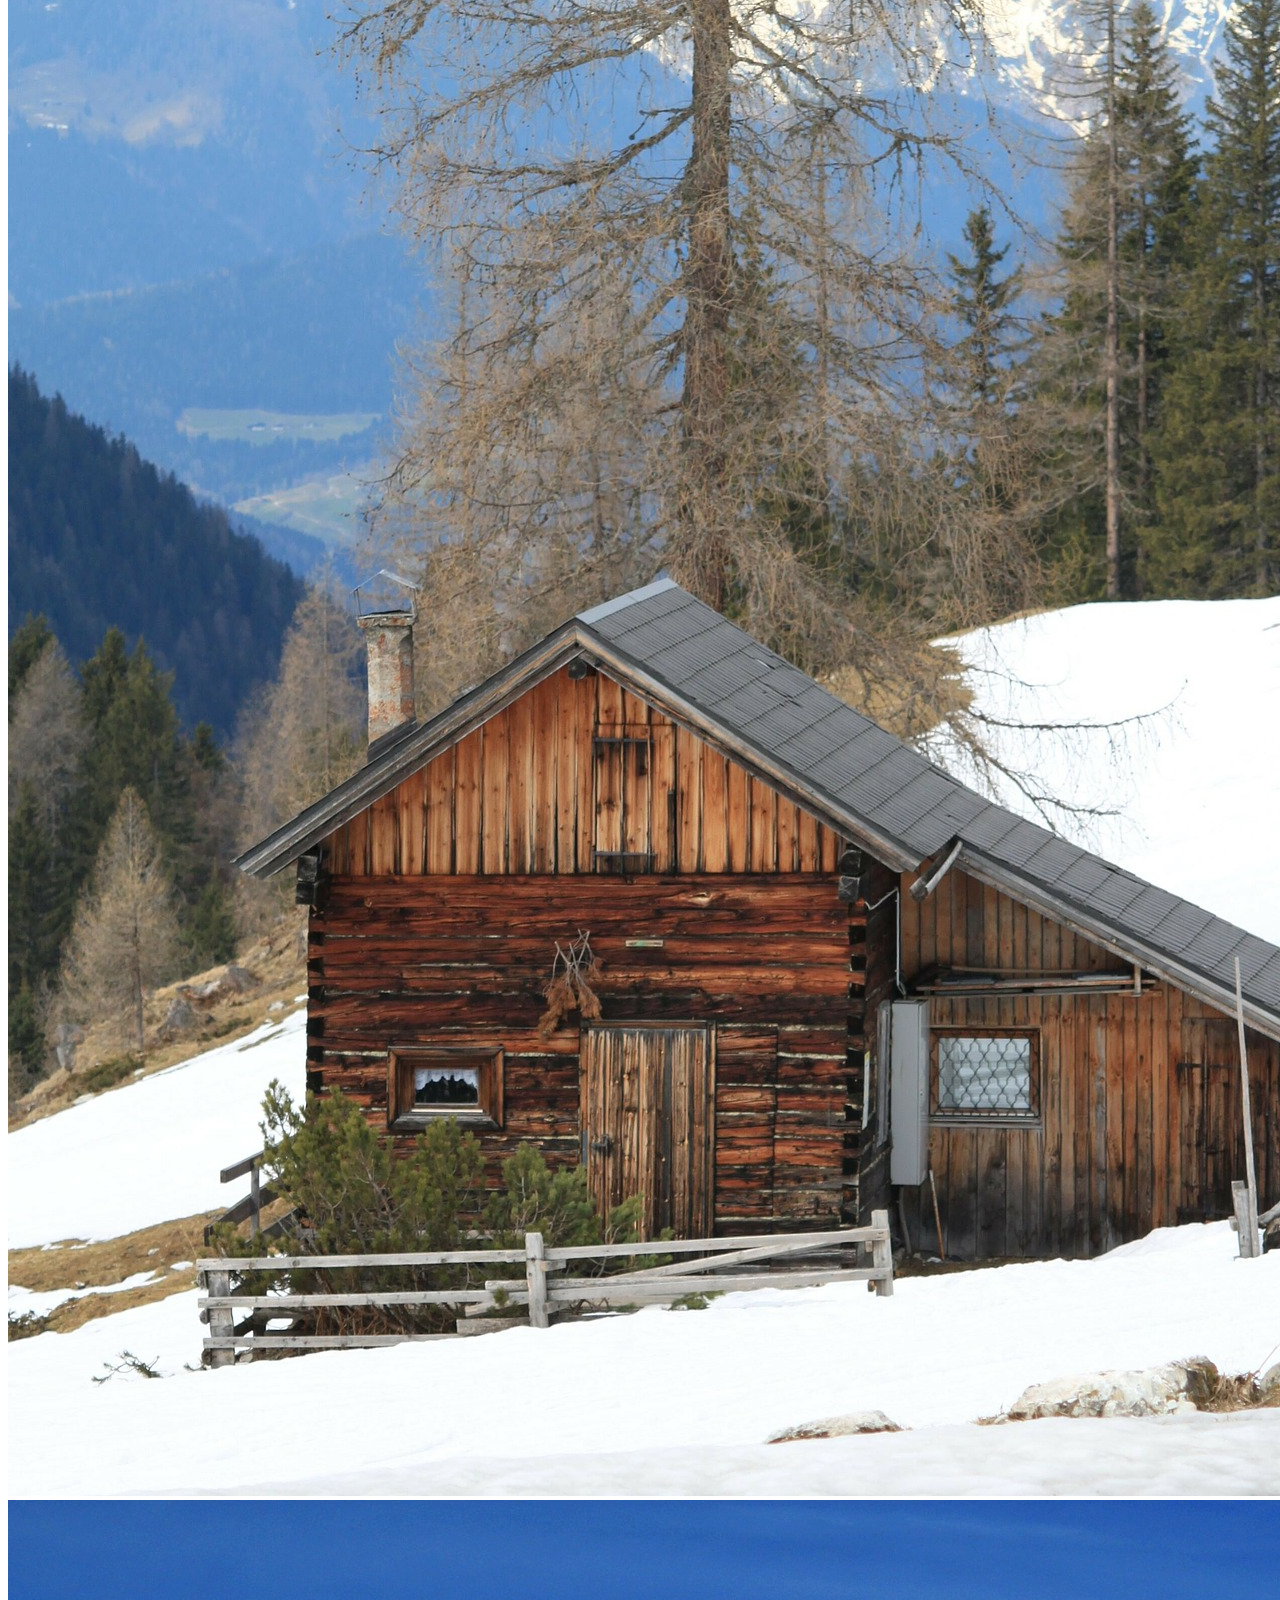
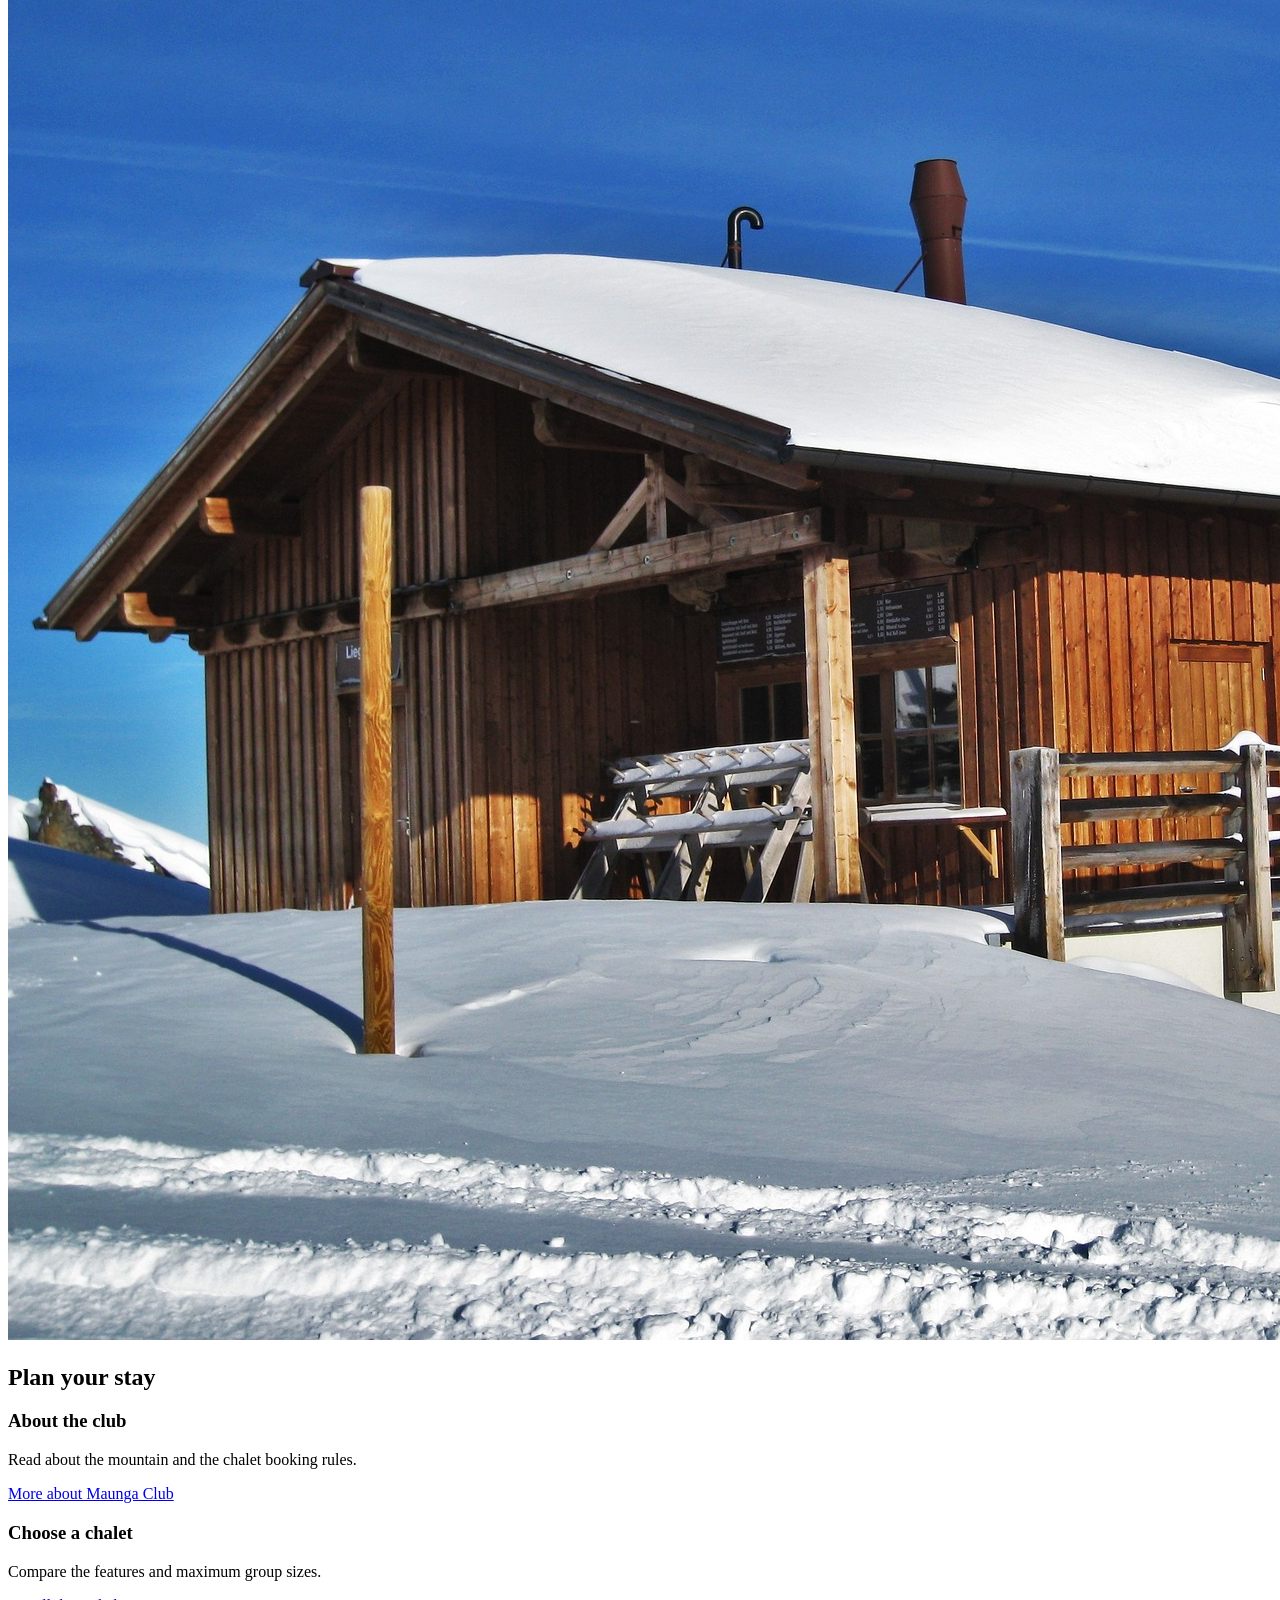
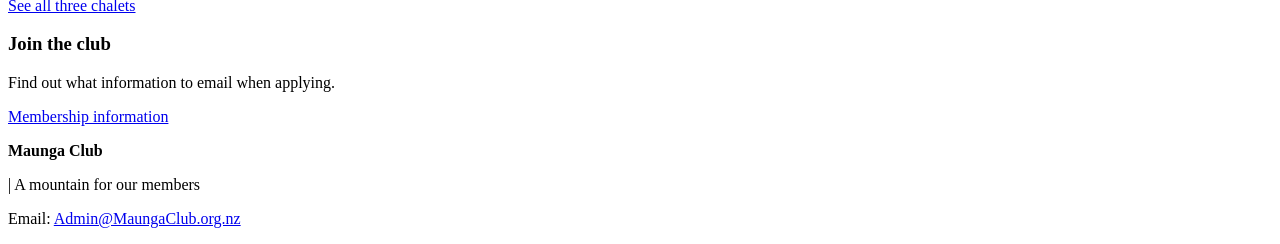
==== commit aa2bc73c: "Slideshows cooked" ====
--- a/index.html
+++ b/index.html
@@ -16,45 +16,103 @@
                 <a href="Contact.html">Contact Us</a>
             </Nav>
         </header>
+       
         <main>
-            <div id="hero_image">
-            </div>
-           
-            <!--Text generated by ChatGPT-->
-            <p>Make the mountains your winter home!</p>
-            <!--Text generated by ChatGPT-->
-            <p>When winter arrives, Maunga Club makes it easy to settle into the mountain season. Stay in a welcoming chalet, take in the alpine surroundings and enjoy more time doing what you came for: exploring the mountains. Whether you’re here for a weekend escape or a longer winter stay, make yourself at home with Maunga Club.</p>
-            
-
-            <section class="leads">
-                <img class="icon" src="pics/Maunga_Club_white.png" alt="Maunga_Club_logo">
-                <h2 class="h2">Contact</h2>
-                <p>Get In Touch With The Team Today!</p>
-                <p><a href="Contact.html">More...</a></p>
-            </section>
-            <section class="leads">
-                <img class="icon" src="pics/maunga_club_cabin.jpg" alt="Maunga_Club_Chalet_Cover">
-                <span><h2 class="h2">Our Chalets</h2></span>
-                <p>Take a glimpse into what chalets we have and what might appeal to you!</p>
-                <p><a href="Chalets.html">More...</a></p>
+            <section class = hero>
+                <div> 
+                    <h1> Make the mountains your winter home</h1>
+                    <p>Stay in a welcoming chalet, enojoy the winter sourings and spend more time exploring the mountain.</p>
+                    <a class="button" href="Chalets.html">View the chalets</a>
+                </div>
+                <img src="pics/mountain_view_1.jpg" alt="A warm chalet">            
             </section>
 
+            <section class="facts">
+                <p><strong> 550 hectares</strong><br>of skiing and snowboarding area</p>
+                <p><strong>Three chalets</strong><br><p>on the mountain</p>
+                <p><strong>Members only</strong><br>for chalet access</p>
+            </section>
 
+            <section class="sldeshow-section">
+                <h2>See the chalets</h2>
+                <p>Choose a thumbnail or use the arrows to look through the gallery.</p>
 
-            <nav>
-               
-            <p id="link">
-                <a href="Contact.html">Get In Touch Today.</a>
-            </p>
-               
-            </nav>
-        </main>
-        <footer>
-            <section  class="rule_below">
-            <h3>Maunga Club</h3>
-            <p>Maunga Club | Ph:0230 623 1120 | Email: Admin@MaungaClub.org.nz</p>
+                <div class="container">
+                    <inpiut class="slide-radio" type="radio" name="photo" id="photo1" checked aria-label="Show photo 1: Maunga Club chalet">
+                    <input class="slide-radio" type="radio" name="photo" id="photo2" aria-label="Show photo 2: Kererū chalet">
+                    <input class="slide-radio" type="radio" name="photo" id="photo3" aria-label="Show photo 3: Kākāpō chalet">
+                    <input class="slide-radio" type="radio" name="photo" id="photo4" aria-label="Show photo 4: Pūkeko chalet">
+                
+                   <div class="slides">
+                    <div class="mySlides slide1">
+                        <div class="numbertext">1 / 4</div>
+                        <img src="pics/maunga_club_cabin.jpg" alt="Maunga Club Cabin">
+                        <label class="prev" for="photo4" aria-label="Previous photo">&#10094;</label>
+                        <label class="next" for="photo2" aria-label="Next photo">&#10095;</label>
+                    </div>
+
+                    <div class="mySlides slide2">
+                        <div class="numbertext">2 / 4</div>
+                        <img src="pics/kereru/cabin_exterior.jpg" alt="Kererū chalet">
+                        <label class="prev" for="photo1" aria-label="Previous photo">&#10094;</label>
+                        <label class="next" for="photo3" aria-label="Next photo">&#10095;</label>
+                    </div>
+
+                    <div class="mySlides slide3">
+                        <div class="numbertext">3 / 4</div>
+                        <img src="pics/kakapo/cabin_exterior.jpg" alt="Kākāpō chalet with a large deck">
+                        <label class="prev" for="photo2" aria-label="Previous photo">&#10094;</label>
+                        <label class="next" for="photo4" aria-label="Next photo">&#10095;</label>
+                    </div>
+
+                    <div class="mySlides slide4">
+                        <div class="numbertext">4 / 4</div>
+                        <img src="pics/pukeko/chalet_exterior.jpg" alt="Pūkeko chalet among snowy trees">
+                        <label class="prev" for="photo3" aria-label="Previous photo">&#10094;</label>
+                        <label class="next" for="photo1" aria-label="Next photo">&#10095;</label>
+                    </div>
+                </div>
+
+                <div class="caption-container">
+                    <p class="caption caption1">A warm chalet </p>
+                    <p class="caption caption2">Kererū chalet in the mountains</p>
+                    <p class="caption caption3">Kākāpō chalet with a large deck</p>
+                    <p class="caption caption4">Pūkeko chalet among trees</p>
+                </div>
+
+                <div class="thumbnail-row">
+                    <label for="photo1"><img src="pics/mountain-evening.svg" alt="" title="Maunga Club chalet"></label>
+                    <label for="photo2"><img src="pics/kereru/cabin_exterior.jpg" alt="" title="Kererū chalet"></label>
+                    <label for="photo3"><img src="pics/kakapo/cabin_exterior.jpg" alt="" title="Kākāpō chalet"></label>
+                    <label for="photo4"><img src="pics/pukeko/chalet_exterior.jpg" alt="" title="Pūkeko chalet"></label>
+                </div>
             </section>
-            <p><small>&copy; Hire Your Chalet Today! | Website by Channing Cyster</small></p>
-        </footer>
-    </body>
+
+             <section class="home-links">
+            <h2>Plan your stay</h2>
+            <div class="card-grid">
+                <article class="card">
+                    <h3>About the club</h3>
+                    <p>Read about the mountain and the chalet booking rules.</p>
+                    <a href="About.html">More about Maunga Club</a>
+                </article>
+                <article class="card">
+                    <h3>Choose a chalet</h3>
+                    <p>Compare the features and maximum group sizes.</p>
+                    <a href="Chalets.html">See all three chalets</a>
+                </article>
+                <article class="card">
+                    <h3>Join the club</h3>
+                    <p>Find out what information to email when applying.</p>
+                    <a href="Contact.html">Membership information</a>
+                </article>
+            </div>
+        </section>
+    </main>
+        
+    <footer>
+        <p><strong>Maunga Club</strong></p> | A mountain for our members</p>
+        <p>Email: <a href="mailto:Admin@MaungaClub.org.nz">Admin@MaungaClub.org.nz</a></p>
+    </footer>
+</body>
 </html>
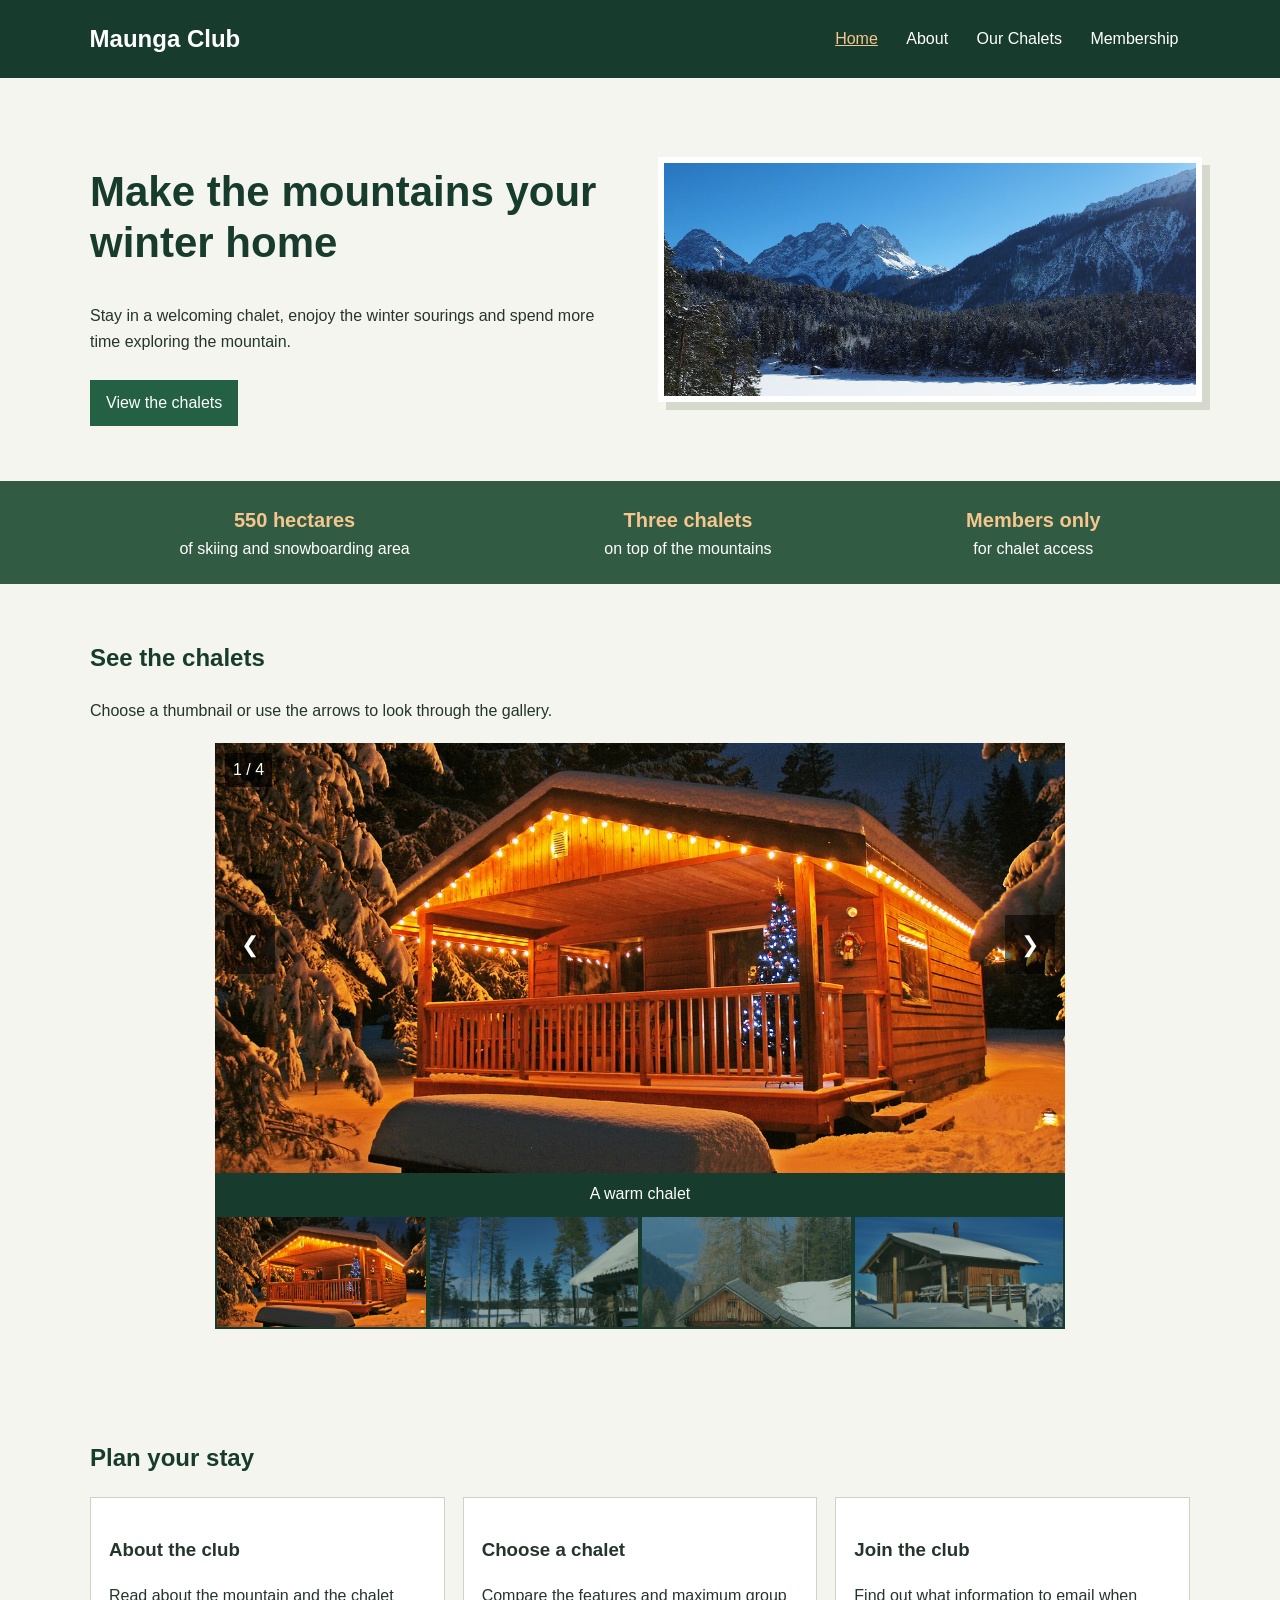
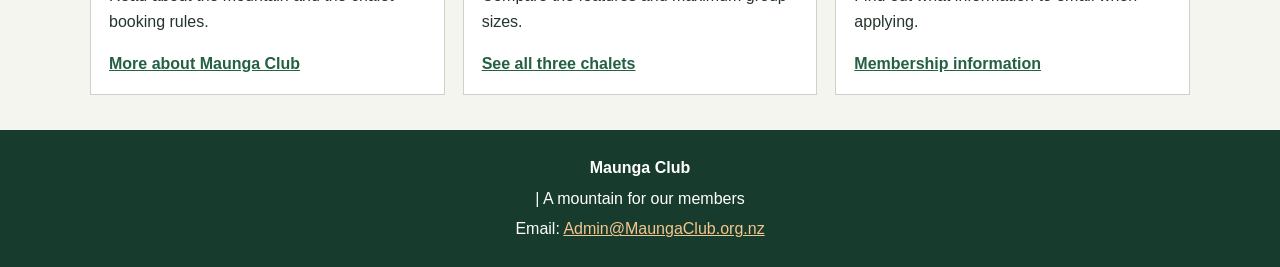
==== commit 4a113947: "Cant be asked anymore" ====
--- a/index.html
+++ b/index.html
@@ -1,21 +1,22 @@
 <!doctype html>
 <!--This is the home page for your website-->
 <html lang="en">
-    <head>
-        <title>Maunga Club</title>
-        <link rel="stylesheet" href="CSS/main.css">
-        <meta charset="UTF-18">
-    </head>
-    <body>
-        <header>
-            <img src="pics/Maunga_Club_white.png" alt="Maunga_Club_logo">
-            <Nav>
-                <a href="Index.html">Home</a>
-                <a href="About.html">About</a>  
-                <a href="Chalets.html">Our Chalets</a>
-                <a href="Contact.html">Contact Us</a>
-            </Nav>
-        </header>
+<head>
+    <meta charset="UTF-8">
+    <meta name="viewport" content="width=device-width, initial-scale=1.0">
+    <title>Maunga Club | Home</title>
+    <link rel="stylesheet" href="css/main.css">
+</head>
+<body>
+    <header>
+        <a class="logo" href="index.html">Maunga Club</a>
+        <nav>
+            <a href="index.html" class="current-page">Home</a>
+            <a href="About.html">About</a>
+            <a href="Chalets.html">Our Chalets</a>
+            <a href="Contact.html">Membership</a>
+        </nav>
+    </header>
        
         <main>
             <section class = hero>
@@ -29,16 +30,16 @@
 
             <section class="facts">
                 <p><strong> 550 hectares</strong><br>of skiing and snowboarding area</p>
-                <p><strong>Three chalets</strong><br><p>on the mountain</p>
+                <p><strong>Three chalets</strong><br>on top of the mountains</p>
                 <p><strong>Members only</strong><br>for chalet access</p>
             </section>
 
-            <section class="sldeshow-section">
+            <section class="slideshow-section">
                 <h2>See the chalets</h2>
                 <p>Choose a thumbnail or use the arrows to look through the gallery.</p>
 
                 <div class="container">
-                    <inpiut class="slide-radio" type="radio" name="photo" id="photo1" checked aria-label="Show photo 1: Maunga Club chalet">
+                    <input class="slide-radio" type="radio" name="photo" id="photo1" checked aria-label="Show photo 1: Maunga Club chalet">
                     <input class="slide-radio" type="radio" name="photo" id="photo2" aria-label="Show photo 2: Kererū chalet">
                     <input class="slide-radio" type="radio" name="photo" id="photo3" aria-label="Show photo 3: Kākāpō chalet">
                     <input class="slide-radio" type="radio" name="photo" id="photo4" aria-label="Show photo 4: Pūkeko chalet">
@@ -81,7 +82,7 @@
                 </div>
 
                 <div class="thumbnail-row">
-                    <label for="photo1"><img src="pics/mountain-evening.svg" alt="" title="Maunga Club chalet"></label>
+                    <label for="photo1"><img src="pics/maunga_club_cabin.jpg" alt="" title="Maunga Club chalet"></label>
                     <label for="photo2"><img src="pics/kereru/cabin_exterior.jpg" alt="" title="Kererū chalet"></label>
                     <label for="photo3"><img src="pics/kakapo/cabin_exterior.jpg" alt="" title="Kākāpō chalet"></label>
                     <label for="photo4"><img src="pics/pukeko/chalet_exterior.jpg" alt="" title="Pūkeko chalet"></label>
--- a/css/main.css
+++ b/css/main.css
@@ -0,0 +1,401 @@
+body {
+    margin: 0;
+    color: #24352b;
+    background-color: #f5f5ef;
+    font-family: "Roboto", Arial, sans-serif;
+    line-height: 1.6;
+}
+
+img {
+    max-width: 100%;
+}
+
+header {
+    display: flex;
+    justify-content: space-between;
+    align-items: center;
+    padding: 18px 7%;
+    color: white;
+    background-color: #173c2d;
+}
+
+.logo {
+    color: white;
+    font-size: 24px;
+    font-weight: bold;
+    text-decoration: none;
+}
+
+nav a {
+    display: inline-block;
+    padding: 8px 12px;
+    color: white;
+    text-decoration: none;
+}
+
+nav a:hover,
+nav a.current-page {
+    color: #f5c68d;
+    text-decoration: underline;
+}
+
+a {
+    color: #236044;
+}
+
+a:hover {
+    color: #a94f2e;
+}
+
+.hero {
+    display: grid;
+    grid-template-columns: 1fr 1fr;
+    align-items: center;
+    gap: 35px;
+    max-width: 1100px;
+    margin: 0 auto;
+    padding: 55px 7%;
+}
+
+.hero h1,
+.page-heading h1 {
+    color: #173c2d;
+    font-size: 42px;
+    line-height: 1.2;
+}
+
+.hero img {
+    width: 100%;
+    border: 6px solid white;
+    box-shadow: 8px 8px #d5d9cd;
+}
+
+.button {
+    display: inline-block;
+    margin-top: 10px;
+    padding: 10px 16px;
+    color: white;
+    background-color: #236044;
+    text-decoration: none;
+}
+
+.button:hover {
+    color: white;
+    background-color: #a94f2e;
+}
+
+.facts {
+    display: flex;
+    justify-content: space-around;
+    gap: 15px;
+    padding: 15px 7%;
+    color: white;
+    background-color: #315b42;
+    text-align: center;
+}
+
+.facts p {
+    margin: 8px;
+}
+
+.facts strong {
+    color: #f5c68d;
+    font-size: 20px;
+}
+
+.slideshow-section,
+.content,
+.home-links {
+    max-width: 1100px;
+    margin: 0 auto;
+    padding: 35px 7%;
+}
+
+h2 {
+    color: #173c2d;
+}
+
+.container {
+    position: relative;
+    max-width: 850px;
+    margin: 20px auto;
+}
+
+.slide-radio {
+    position: absolute;
+    width: 1px;
+    height: 1px;
+    opacity: 0;
+}
+
+.mySlides {
+    display: none;
+    position: relative;
+}
+
+#photo1:checked ~ .slides .slide1,
+#photo2:checked ~ .slides .slide2,
+#photo3:checked ~ .slides .slide3,
+#photo4:checked ~ .slides .slide4 {
+    display: block;
+}
+
+.mySlides img {
+    display: block;
+    width: 100%;
+    height: 430px;
+    object-fit: cover;
+}
+
+.numbertext {
+    position: absolute;
+    top: 10px;
+    left: 10px;
+    padding: 4px 8px;
+    color: white;
+    background-color: rgba(0, 0, 0, 0.65);
+}
+
+.prev,
+.next {
+    position: absolute;
+    top: 40%;
+    padding: 12px 16px;
+    border: none;
+    color: white;
+    background-color: rgba(0, 0, 0, 0.55);
+    cursor: pointer;
+    font-size: 22px;
+    user-select: none;
+}
+
+.prev {
+    left: 10px;
+}
+
+.next {
+    right: 10px;
+}
+
+.prev:hover,
+.next:hover {
+    background-color: rgba(0, 0, 0, 0.85);
+}
+
+.caption-container {
+    padding: 8px;
+    color: white;
+    background-color: #173c2d;
+    text-align: center;
+}
+
+.caption-container p {
+    min-height: 24px;
+    margin: 0;
+}
+
+.caption {
+    display: none;
+}
+
+#photo1:checked ~ .caption-container .caption1,
+#photo2:checked ~ .caption-container .caption2,
+#photo3:checked ~ .caption-container .caption3,
+#photo4:checked ~ .caption-container .caption4 {
+    display: block;
+}
+
+.thumbnail-row {
+    display: flex;
+}
+
+.thumbnail-row label {
+    display: block;
+    width: 25%;
+    border: 2px solid #173c2d;
+    background-color: #173c2d;
+    cursor: pointer;
+}
+
+.thumbnail-row img {
+    display: block;
+    width: 100%;
+    height: 110px;
+    object-fit: cover;
+    opacity: 0.6;
+}
+
+.thumbnail-row label:hover img {
+    opacity: 1;
+}
+
+#photo1:checked ~ .thumbnail-row label[for="photo1"] img,
+#photo2:checked ~ .thumbnail-row label[for="photo2"] img,
+#photo3:checked ~ .thumbnail-row label[for="photo3"] img,
+#photo4:checked ~ .thumbnail-row label[for="photo4"] img {
+    opacity: 1;
+}
+
+#photo1:focus-visible ~ .thumbnail-row label[for="photo1"],
+#photo2:focus-visible ~ .thumbnail-row label[for="photo2"],
+#photo3:focus-visible ~ .thumbnail-row label[for="photo3"],
+#photo4:focus-visible ~ .thumbnail-row label[for="photo4"] {
+    outline: 3px solid #a94f2e;
+}
+
+.card-grid,
+.chalet-grid {
+    display: grid;
+    grid-template-columns: repeat(3, 1fr);
+    gap: 18px;
+}
+
+.card,
+.chalet-card,
+.privacy-note {
+    border: 1px solid #cbd2c7;
+    background-color: white;
+}
+
+.card {
+    padding: 18px;
+}
+
+.card a {
+    font-weight: bold;
+}
+
+.page-heading {
+    padding: 30px 7%;
+    color: white;
+    background-color: #315b42;
+    text-align: center;
+}
+
+.page-heading h1 {
+    margin-bottom: 5px;
+    color: white;
+}
+
+.two-columns {
+    display: grid;
+    grid-template-columns: 1fr 1fr;
+    align-items: center;
+    gap: 35px;
+}
+
+.two-columns img {
+    width: 100%;
+}
+
+.chalet-image {
+    display: block;
+    width: 100%;
+    height: 220px;
+    object-fit: cover;
+}
+
+.chalet-info {
+    padding: 15px;
+}
+
+.chalet-info h3 {
+    margin-top: 0;
+    color: #173c2d;
+}
+
+.table-scroll {
+    overflow-x: auto;
+}
+
+table {
+    width: 100%;
+    border-collapse: collapse;
+    background-color: white;
+}
+
+caption {
+    padding: 8px;
+    text-align: left;
+}
+
+th,
+td {
+    padding: 10px;
+    border: 1px solid #9ba79b;
+    text-align: left;
+}
+
+thead {
+    color: white;
+    background-color: #315b42;
+}
+
+tbody tr:nth-child(even) {
+    background-color: #e5eddf;
+}
+
+.note,
+.privacy-note {
+    padding: 16px;
+    border-left: 4px solid #c77b4e;
+    background-color: #eceee5;
+}
+
+footer {
+    padding: 20px;
+    color: white;
+    background-color: #173c2d;
+    text-align: center;
+}
+
+footer p {
+    margin: 5px;
+}
+
+footer a {
+    color: #f5c68d;
+}
+
+/* Stack the columns on smaller screens. */
+@media screen and (max-width: 700px) {
+    header {
+        display: block;
+        text-align: center;
+    }
+
+    nav {
+        margin-top: 10px;
+    }
+
+    nav a {
+        padding: 7px;
+    }
+
+    .hero,
+    .two-columns {
+        grid-template-columns: 1fr;
+    }
+
+    .hero h1,
+    .page-heading h1 {
+        font-size: 32px;
+    }
+
+    .facts {
+        display: block;
+    }
+
+    .card-grid,
+    .chalet-grid {
+        grid-template-columns: 1fr;
+    }
+
+    .mySlides img {
+        height: 280px;
+    }
+
+    .thumbnail-row img {
+        height: 70px;
+    }
+}
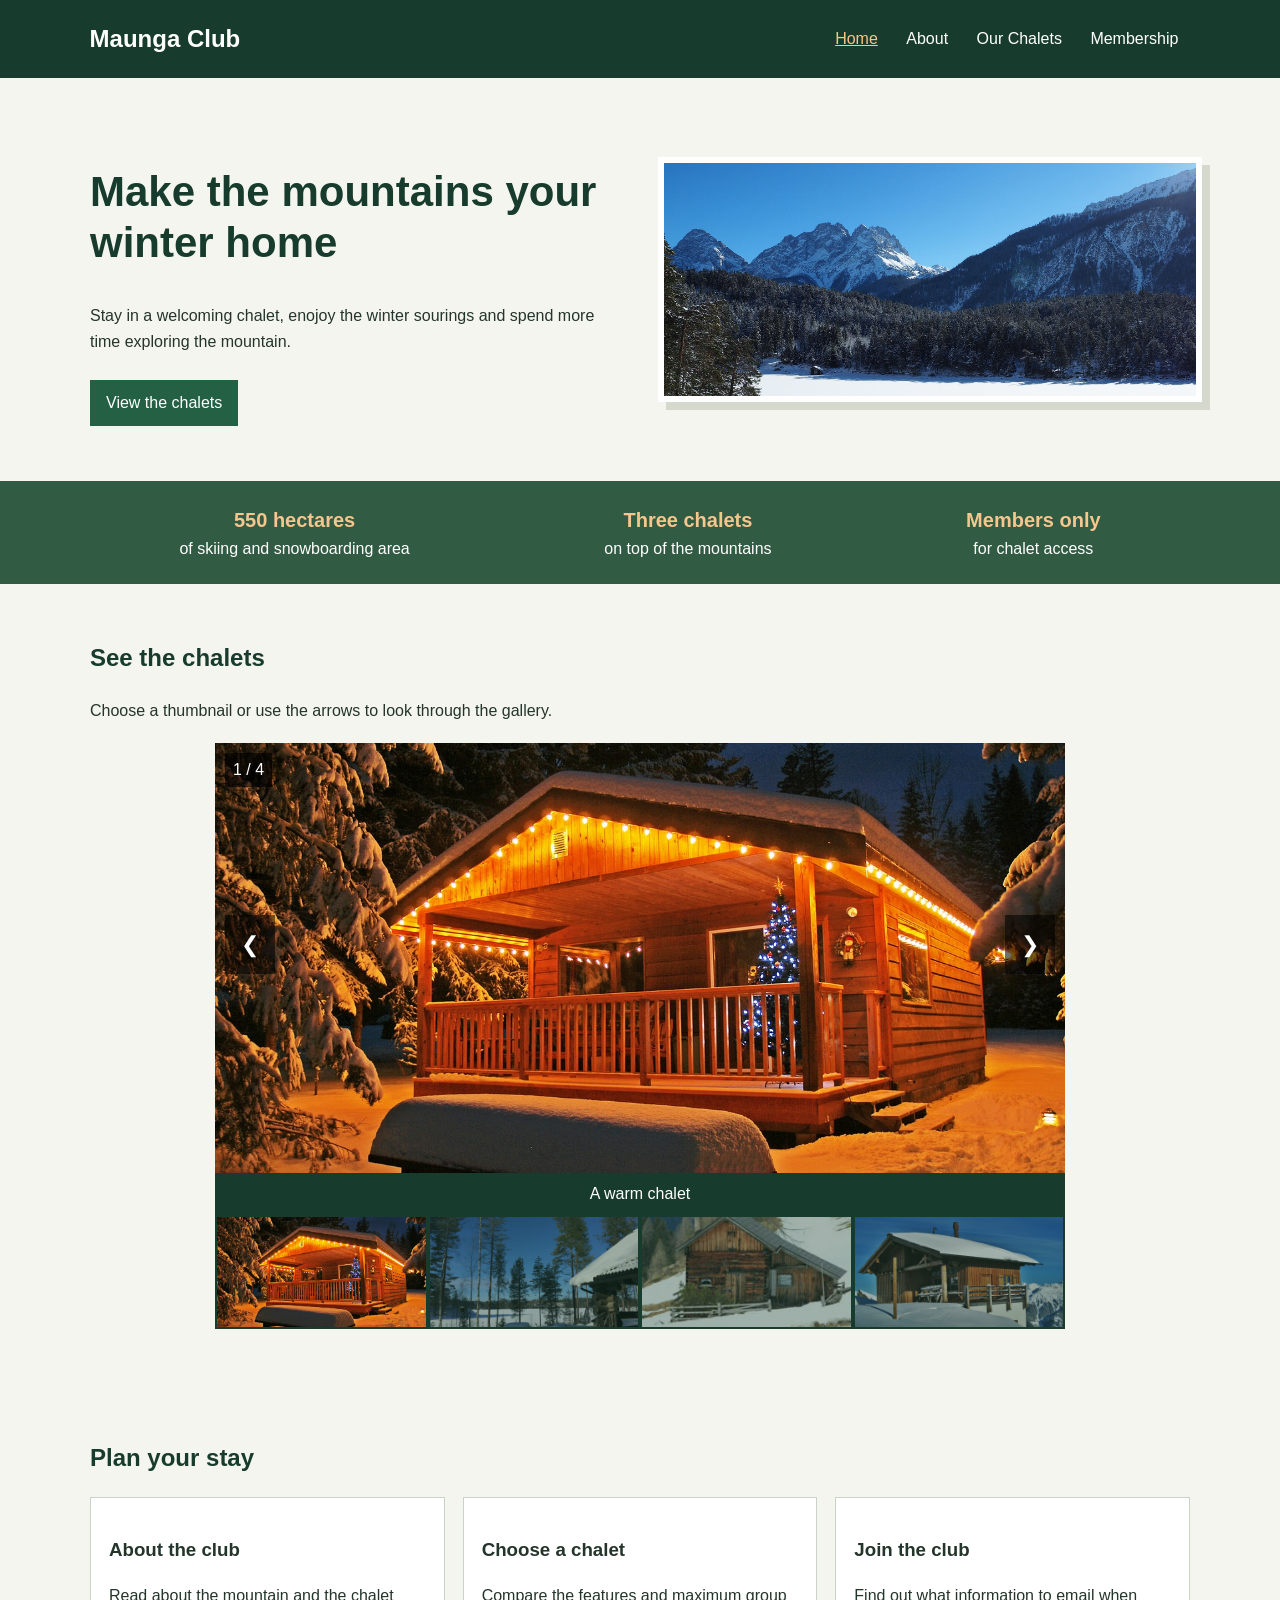
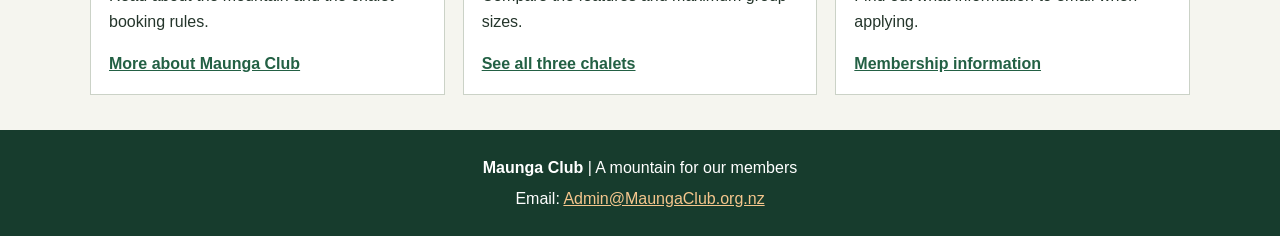
==== commit e062a492: "fixed errors" ====
--- a/index.html
+++ b/index.html
@@ -61,7 +61,7 @@
 
                     <div class="mySlides slide3">
                         <div class="numbertext">3 / 4</div>
-                        <img src="pics/kakapo/cabin_exterior.jpg" alt="Kākāpō chalet with a large deck">
+                        <img src="pics/kakapo/cabin_exterior_thumb.jpg" alt="Kākāpō chalet with a large deck">
                         <label class="prev" for="photo2" aria-label="Previous photo">&#10094;</label>
                         <label class="next" for="photo4" aria-label="Next photo">&#10095;</label>
                     </div>
@@ -84,7 +84,7 @@
                 <div class="thumbnail-row">
                     <label for="photo1"><img src="pics/maunga_club_cabin.jpg" alt="" title="Maunga Club chalet"></label>
                     <label for="photo2"><img src="pics/kereru/cabin_exterior.jpg" alt="" title="Kererū chalet"></label>
-                    <label for="photo3"><img src="pics/kakapo/cabin_exterior.jpg" alt="" title="Kākāpō chalet"></label>
+                    <label for="photo3"><img src="pics/kakapo/cabin_exterior_thumb.jpg" alt="" title="Kākāpō chalet"></label>
                     <label for="photo4"><img src="pics/pukeko/chalet_exterior.jpg" alt="" title="Pūkeko chalet"></label>
                 </div>
             </section>
@@ -112,7 +112,7 @@
     </main>
         
     <footer>
-        <p><strong>Maunga Club</strong></p> | A mountain for our members</p>
+        <p><strong>Maunga Club</strong> | A mountain for our members</p>
         <p>Email: <a href="mailto:Admin@MaungaClub.org.nz">Admin@MaungaClub.org.nz</a></p>
     </footer>
 </body>
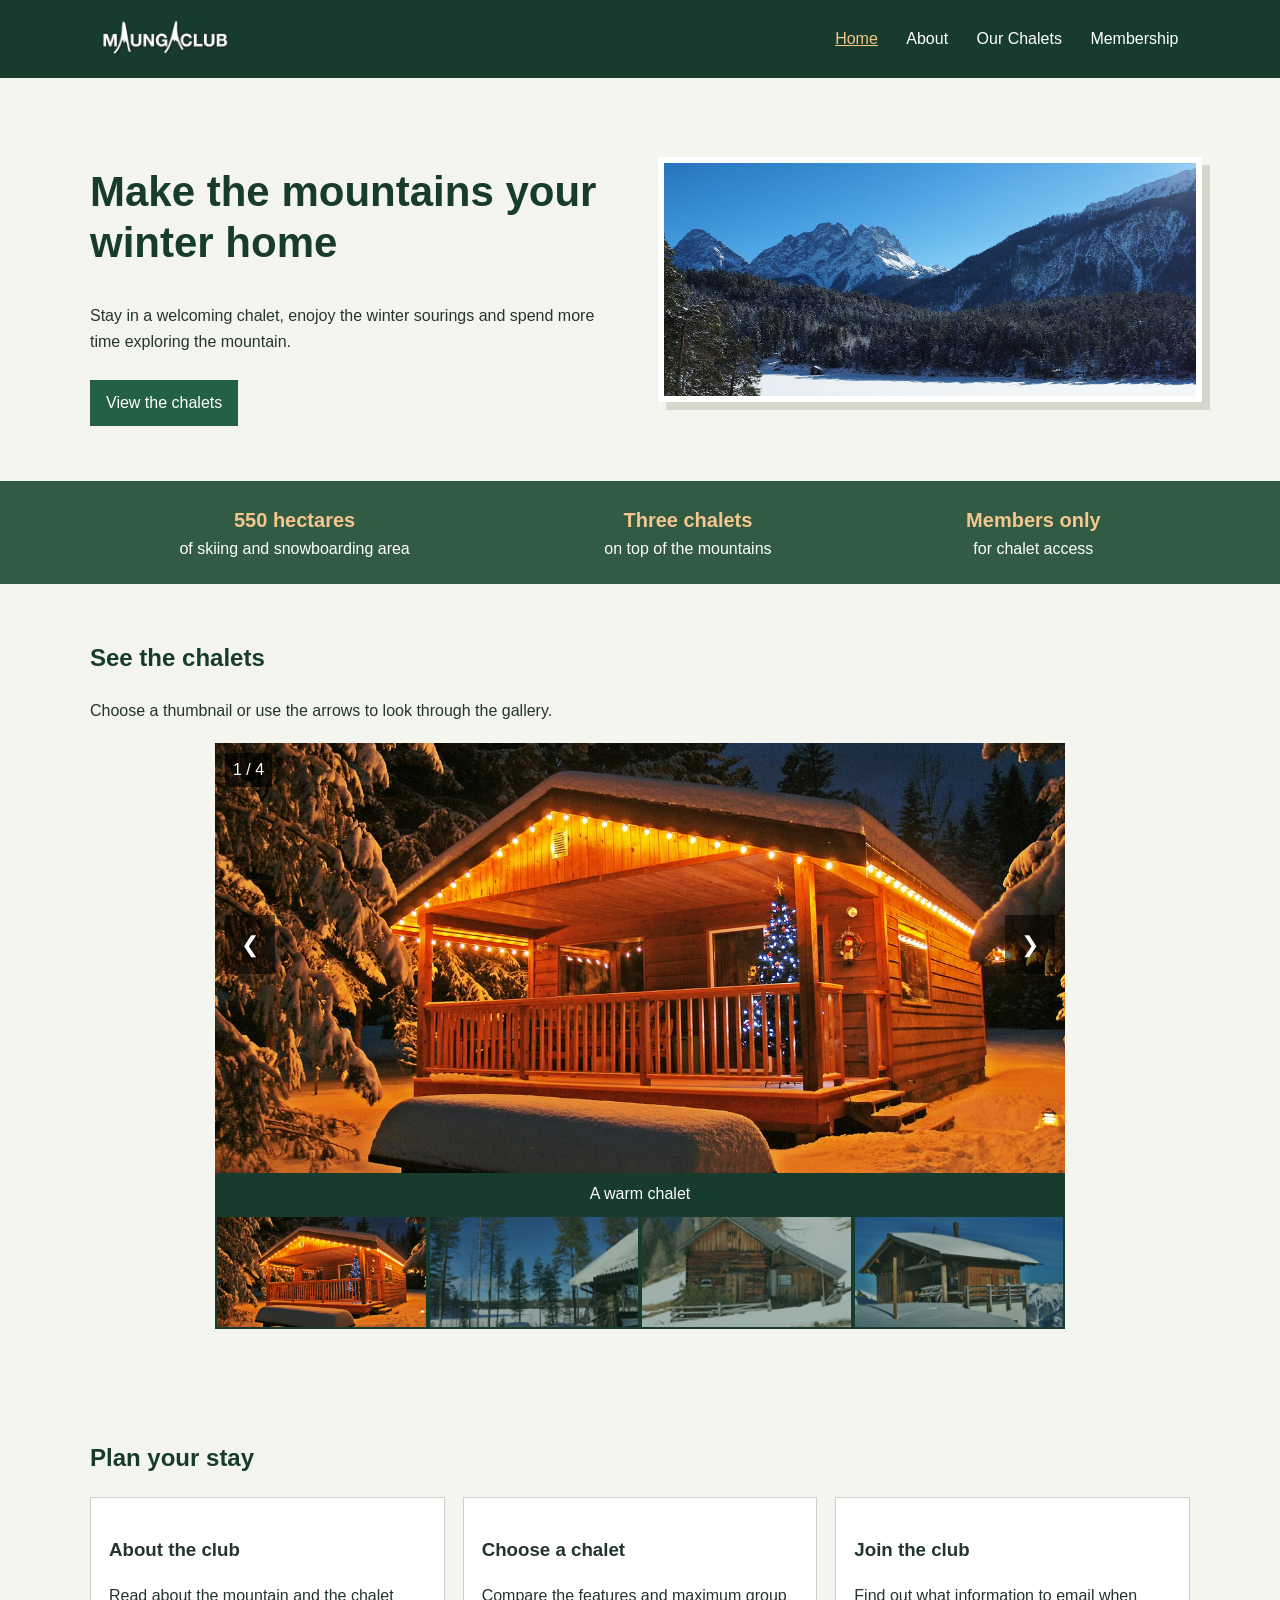
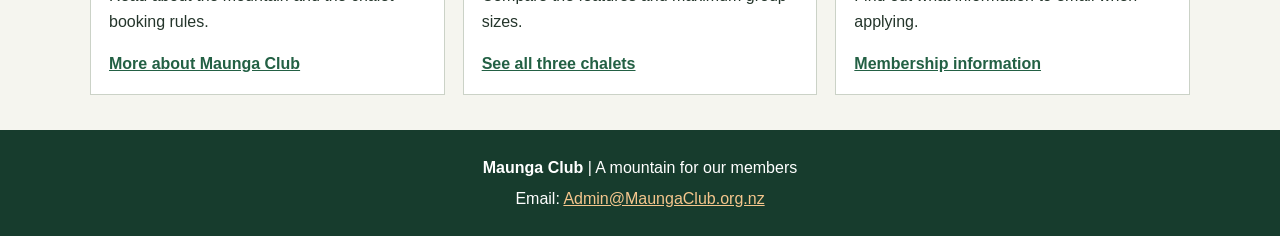
==== commit f561a7a4: "Added logo image and sizing" ====
--- a/index.html
+++ b/index.html
@@ -9,7 +9,7 @@
 </head>
 <body>
     <header>
-        <a class="logo" href="index.html">Maunga Club</a>
+       <a class="logo" href="index.html"><img src="pics/Maunga_Club_white.png" alt="Maunga Club logo"></a>
         <nav>
             <a href="index.html" class="current-page">Home</a>
             <a href="About.html">About</a>
--- a/css/main.css
+++ b/css/main.css
@@ -20,10 +20,15 @@
 }
 
 .logo {
-    color: white;
-    font-size: 24px;
-    font-weight: bold;
-    text-decoration: none;
+    display: inline-block;
+    flex-shrink: 0;
+}
+
+.logo img {
+    display: block;
+    width: 150px;
+    height: 40px;
+    object-fit: contain;
 }
 
 nav a {
@@ -294,6 +299,103 @@
     height: 220px;
     object-fit: cover;
 }
+/* HWHWHWHWHWHW */
+/* Each chalet gallery uses its own radio-button group. */
+.mini-gallery {
+    position: relative;
+}
+
+.mini-radio {
+    position: absolute;
+    width: 1px;
+    height: 1px;
+    opacity: 0;
+}
+
+.mini-slide {
+    display: none;
+    position: relative;
+}
+
+.mini-radio:checked + .mini-slide {
+    display: block;
+}
+
+.mini-radio:focus-visible + .mini-slide {
+    outline: 3px solid #a94f2e;
+}
+
+.mini-slide img {
+    display: block;
+    width: 100%;
+    height: 200px;
+    object-fit: cover;
+}
+
+.mini-number {
+    position: absolute;
+    top: 8px;
+    left: 8px;
+    padding: 3px 7px;
+    color: white;
+    background-color: rgba(0, 0, 0, 0.65);
+    font-size: 12px;
+}
+
+.mini-prev,
+.mini-next {
+    position: absolute;
+    top: 45%;
+    padding: 8px 11px;
+    color: white;
+    background-color: rgba(0, 0, 0, 0.6);
+    cursor: pointer;
+}
+
+.mini-prev {
+    left: 5px;
+}
+
+.mini-next {
+    right: 5px;
+}
+
+.mini-thumbnails {
+    display: flex;
+}
+
+.mini-thumbnails label {
+    width: 25%;
+    border: 2px solid white;
+    cursor: pointer;
+}
+
+.mini-thumbnails img {
+    display: block;
+    width: 100%;
+    height: 55px;
+    object-fit: cover;
+    opacity: 0.65;
+}
+
+.mini-thumbnails label:hover img {
+    opacity: 1;
+}
+
+#kakapo1:checked ~ .mini-thumbnails label[for="kakapo1"] img,
+#kakapo2:checked ~ .mini-thumbnails label[for="kakapo2"] img,
+#kakapo3:checked ~ .mini-thumbnails label[for="kakapo3"] img,
+#kakapo4:checked ~ .mini-thumbnails label[for="kakapo4"] img,
+#pukeko1:checked ~ .mini-thumbnails label[for="pukeko1"] img,
+#pukeko2:checked ~ .mini-thumbnails label[for="pukeko2"] img,
+#pukeko3:checked ~ .mini-thumbnails label[for="pukeko3"] img,
+#pukeko4:checked ~ .mini-thumbnails label[for="pukeko4"] img,
+#kereru1:checked ~ .mini-thumbnails label[for="kereru1"] img,
+#kereru2:checked ~ .mini-thumbnails label[for="kereru2"] img,
+#kereru3:checked ~ .mini-thumbnails label[for="kereru3"] img,
+#kereru4:checked ~ .mini-thumbnails label[for="kereru4"] img {
+    opacity: 1;
+}
 
 .chalet-info {
     padding: 15px;
@@ -302,37 +404,6 @@
 .chalet-info h3 {
     margin-top: 0;
     color: #173c2d;
-}
-
-.table-scroll {
-    overflow-x: auto;
-}
-
-table {
-    width: 100%;
-    border-collapse: collapse;
-    background-color: white;
-}
-
-caption {
-    padding: 8px;
-    text-align: left;
-}
-
-th,
-td {
-    padding: 10px;
-    border: 1px solid #9ba79b;
-    text-align: left;
-}
-
-thead {
-    color: white;
-    background-color: #315b42;
-}
-
-tbody tr:nth-child(even) {
-    background-color: #e5eddf;
 }
 
 .note,
@@ -398,4 +469,12 @@
     .thumbnail-row img {
         height: 70px;
     }
-}
+
+    .mini-slide img {
+        height: 230px;
+    }
+
+    .mini-thumbnails img {
+        height: 65px;
+    }
+}
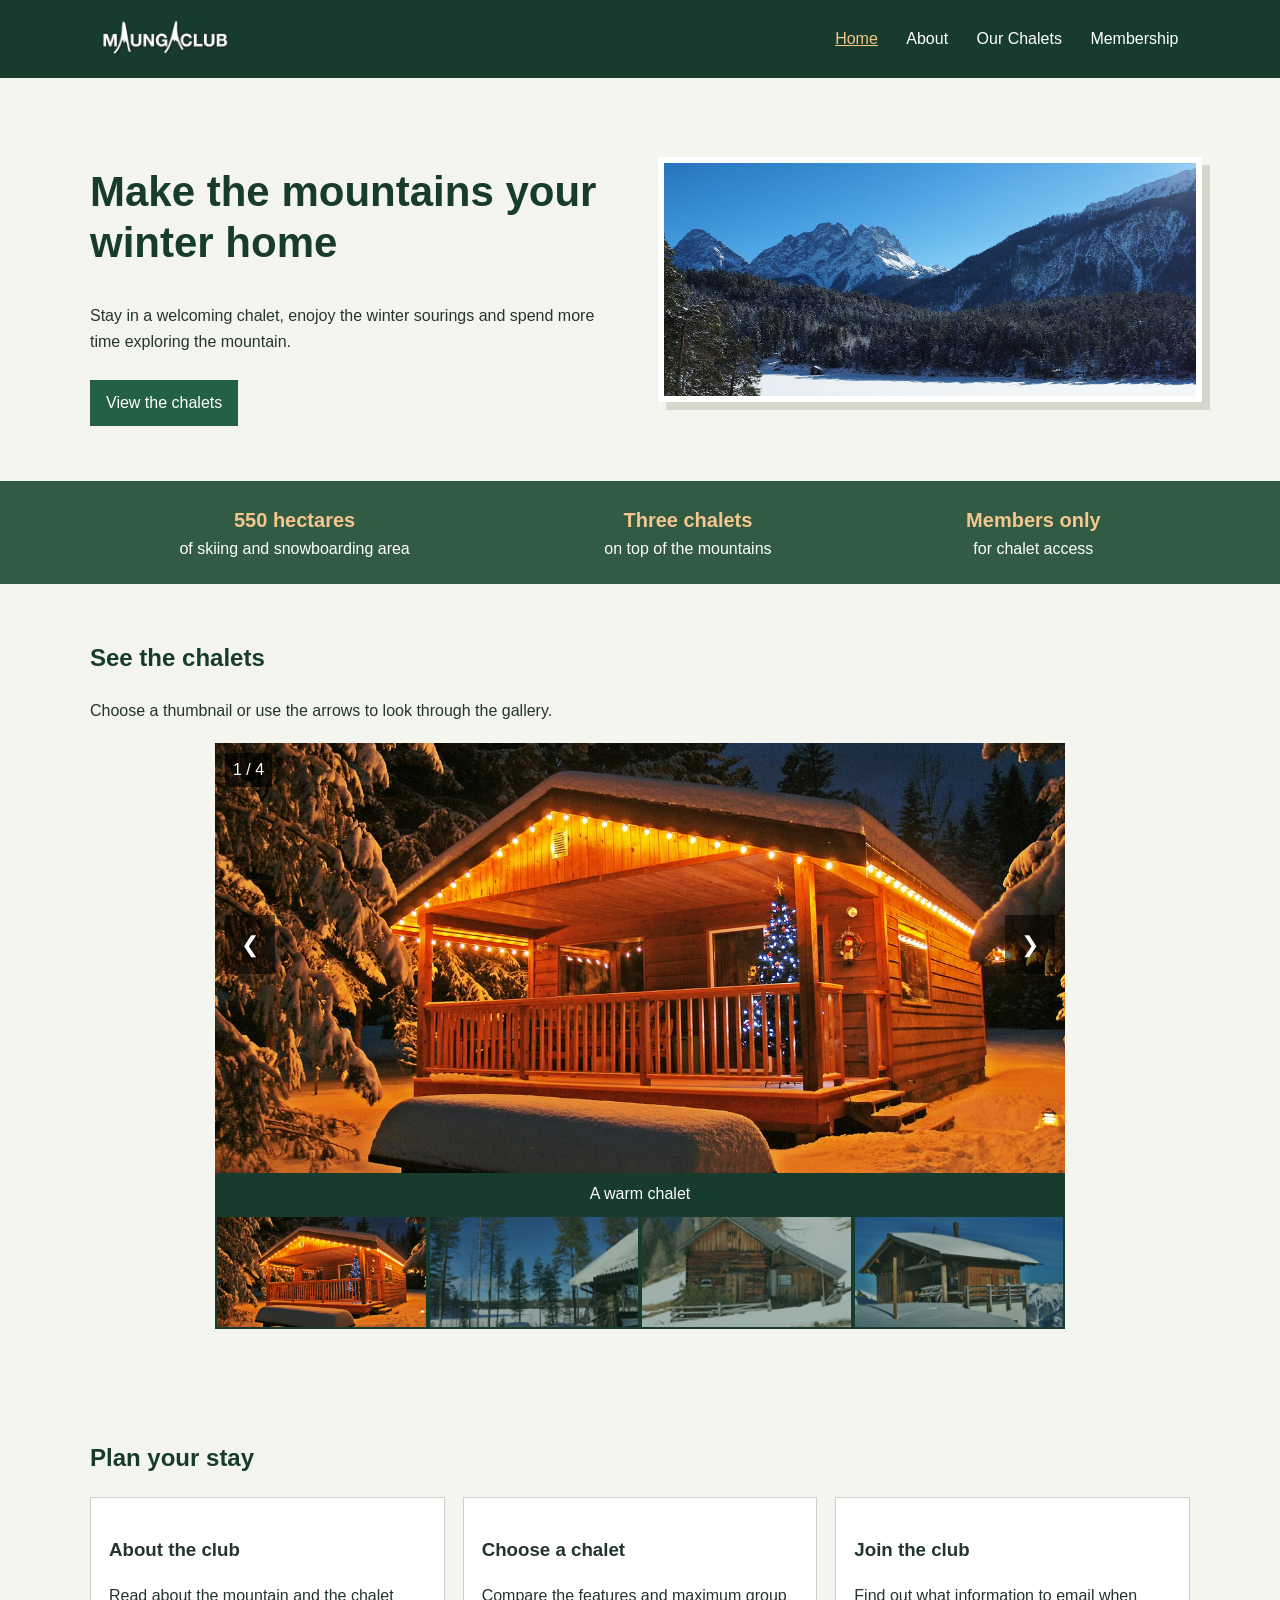
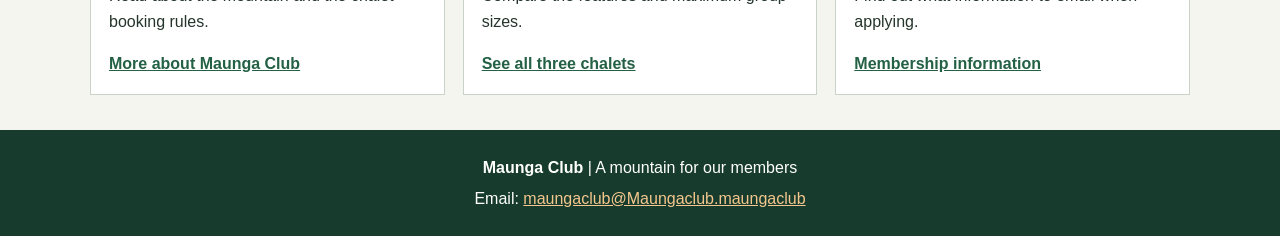
==== commit 2443a3c7: "Fixed the email now im done I think" ====
--- a/index.html
+++ b/index.html
@@ -113,7 +113,7 @@
         
     <footer>
         <p><strong>Maunga Club</strong> | A mountain for our members</p>
-        <p>Email: <a href="mailto:Admin@MaungaClub.org.nz">Admin@MaungaClub.org.nz</a></p>
+        <p>Email: <a href="mailto:maungaclub@maungaclub.maungaclub">maungaclub@Maungaclub.maungaclub</a></p>
     </footer>
 </body>
 </html>
